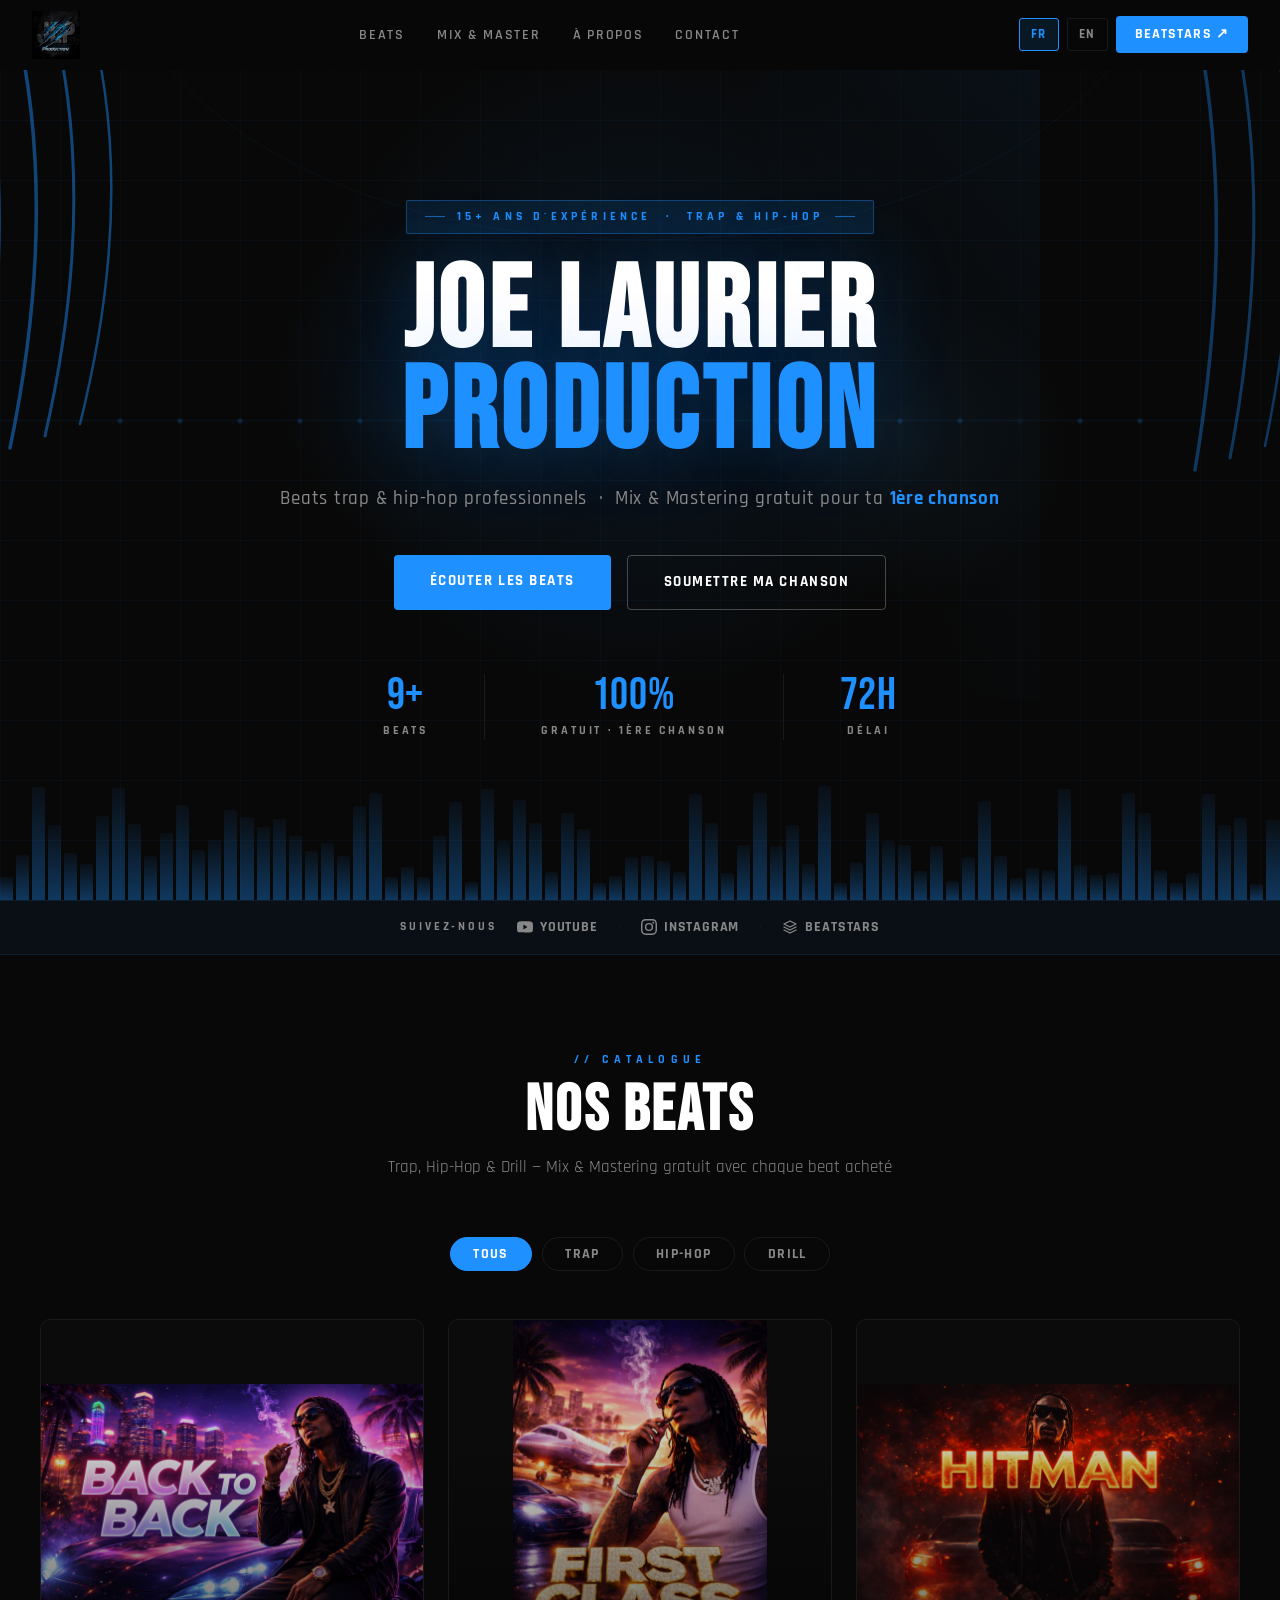
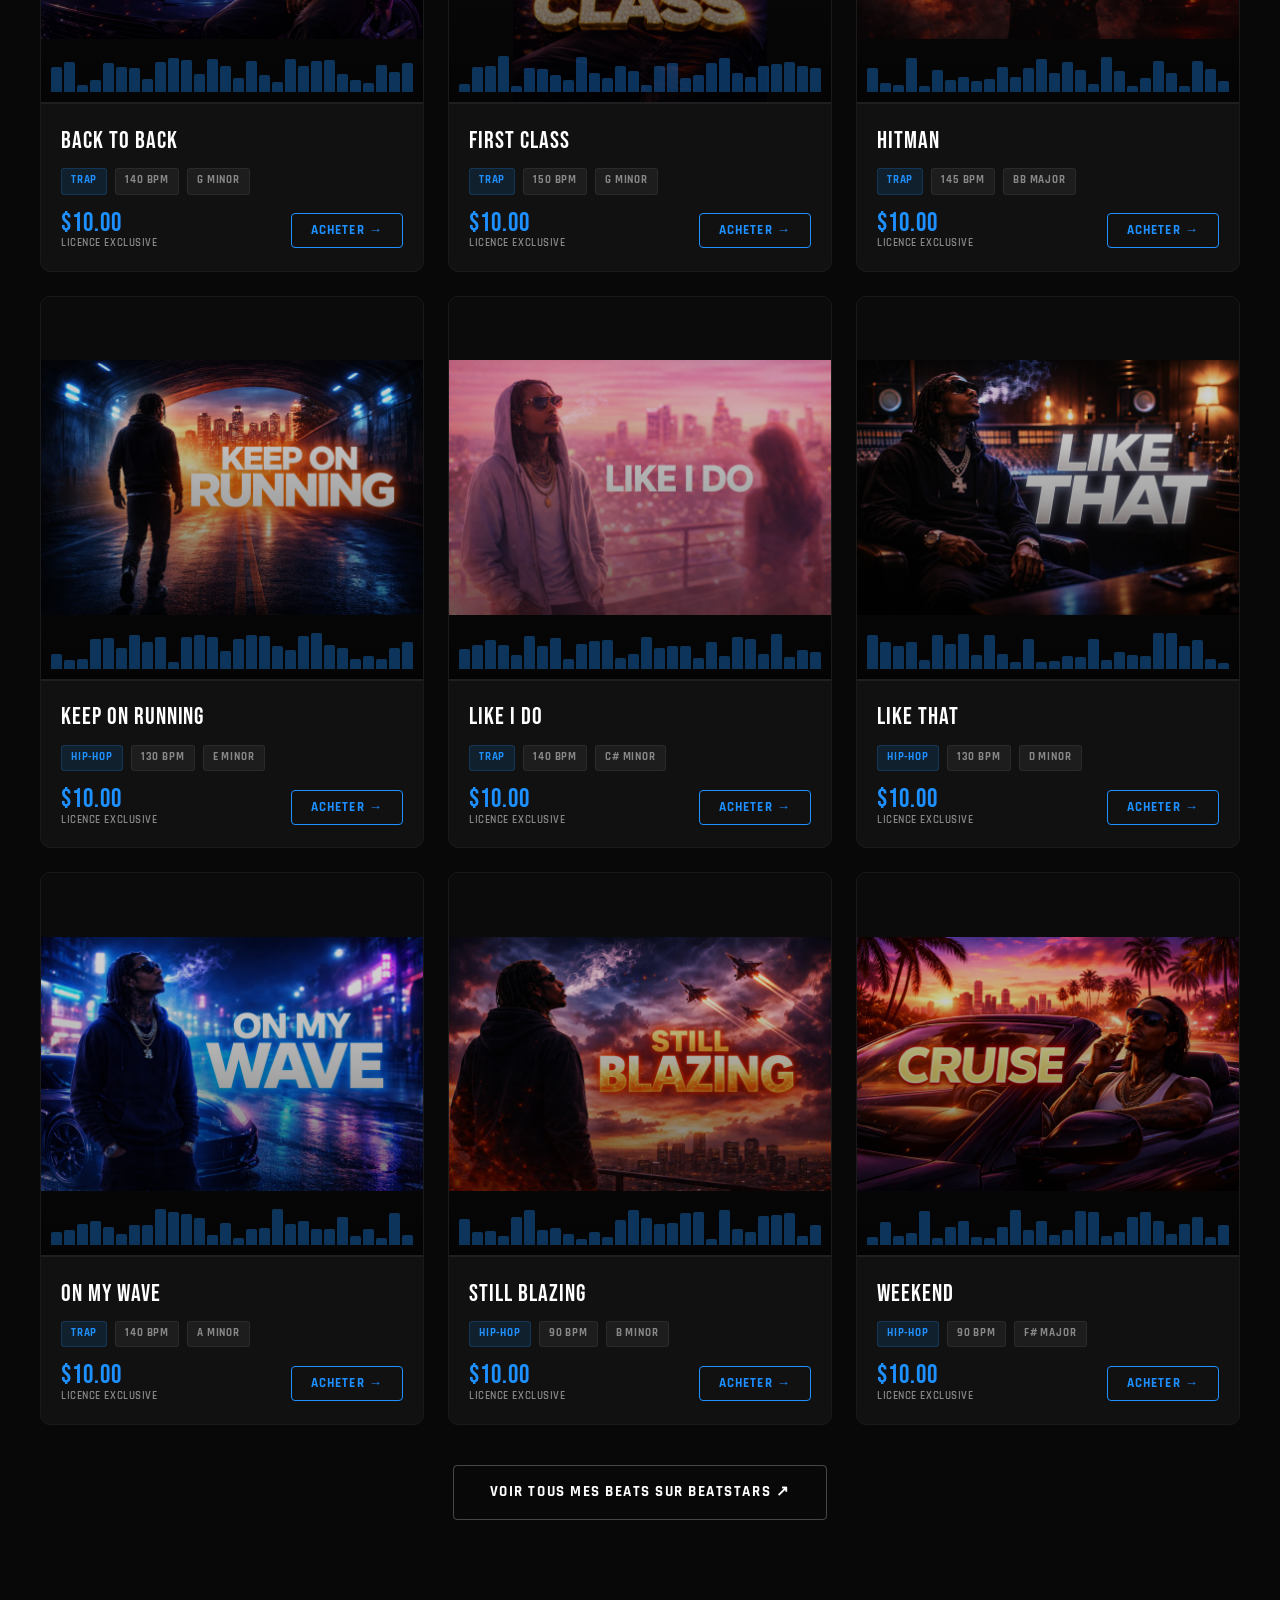
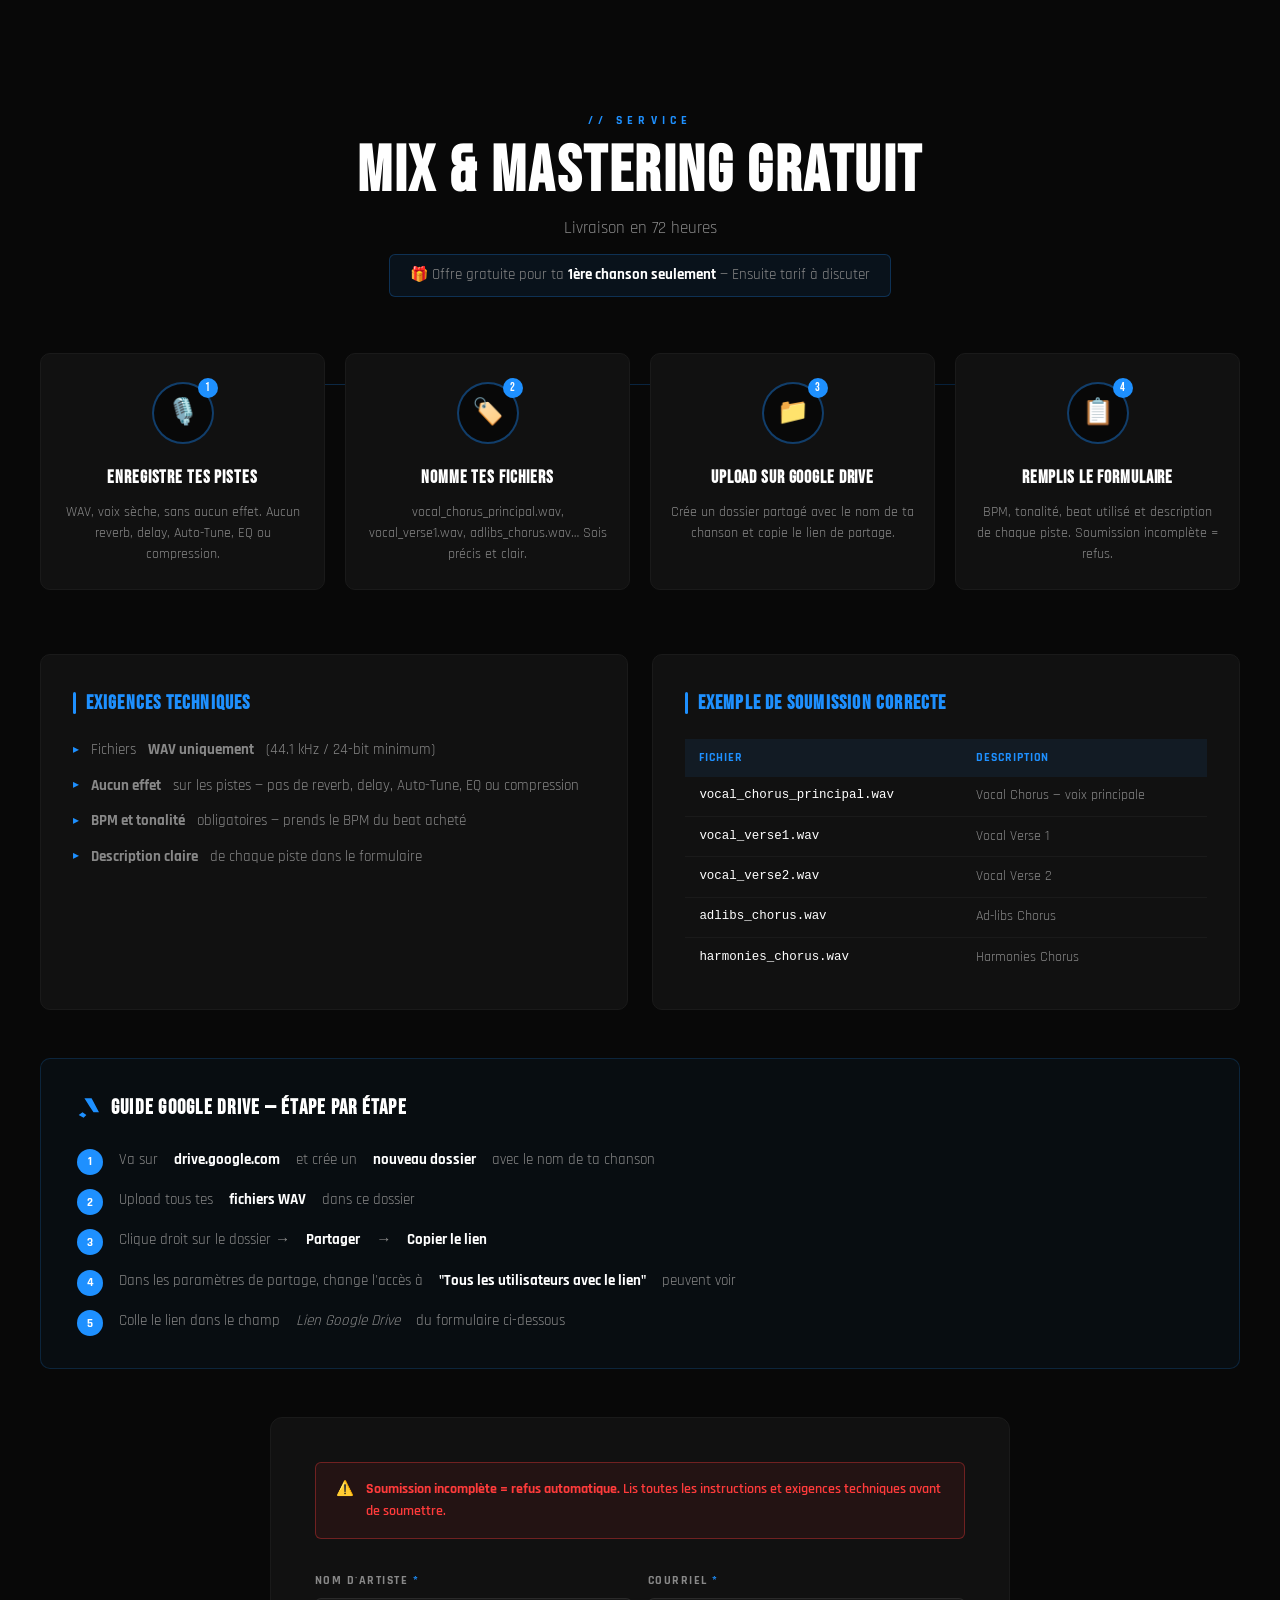
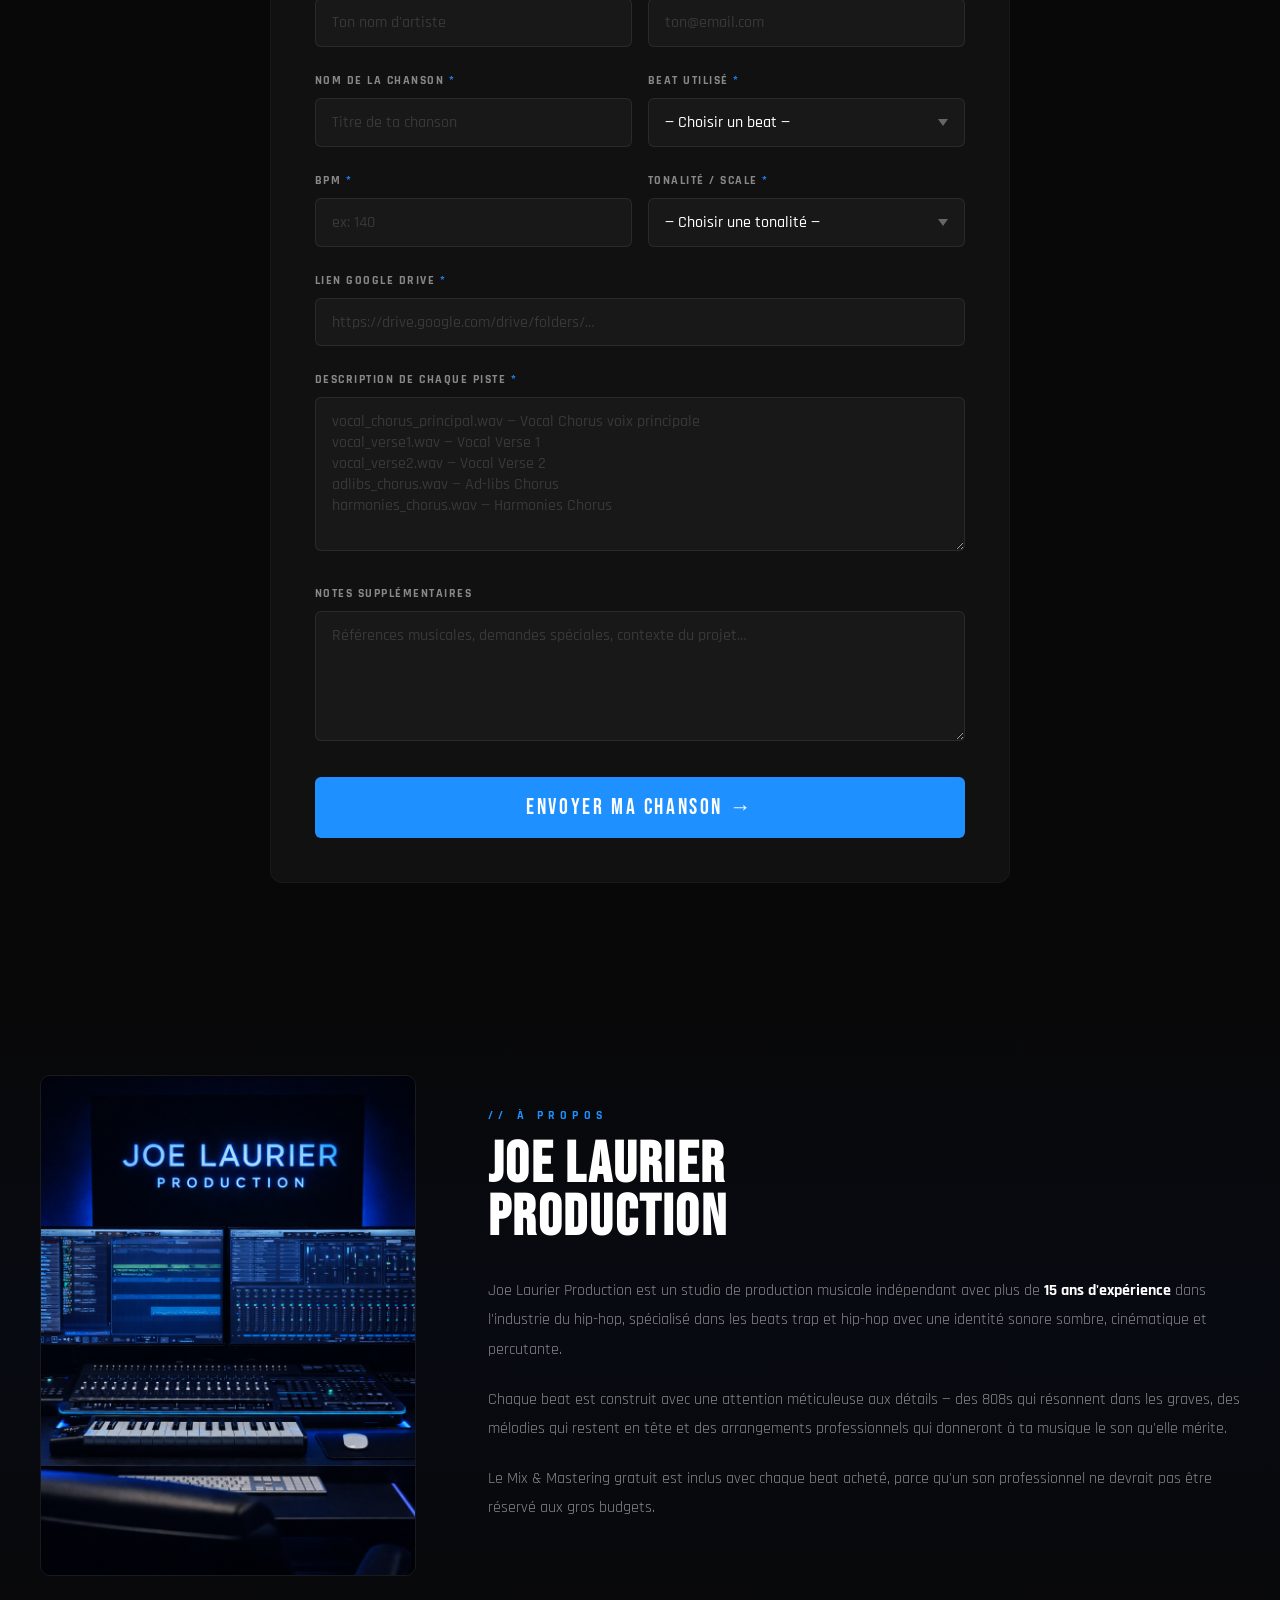
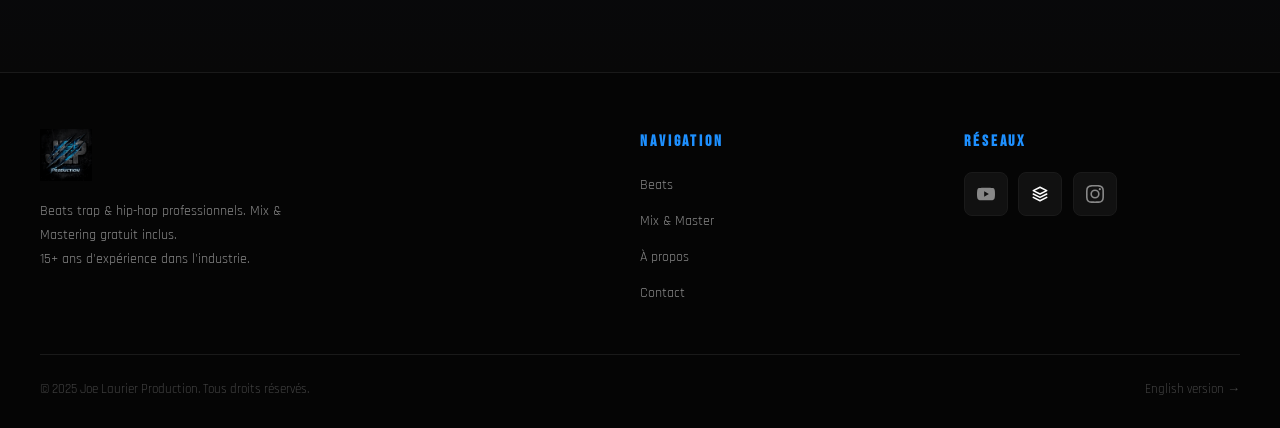
==== index.html @ 229b28b9 "Initial commit — Joe Laurier Production website" ====
<!DOCTYPE html>
<html lang="fr">
<head>
  <meta charset="UTF-8">
  <meta name="viewport" content="width=device-width, initial-scale=1.0">
  <title>Joe Laurier Production — Beats Trap & Hip-Hop</title>
  <meta name="description" content="Producteur de beats trap et hip-hop avec 15+ ans d'expérience. 8 beats professionnels disponibles. Mix & Mastering gratuit inclus avec chaque achat. Réponse en 72h.">
  <meta property="og:title" content="Joe Laurier Production — Beats Trap & Hip-Hop">
  <meta property="og:description" content="Beats trap & hip-hop professionnels. 15+ ans d'expérience. Mix & Mastering gratuit inclus.">
  <meta property="og:type" content="website">

  <!-- Google Fonts -->
  <link rel="preconnect" href="https://fonts.googleapis.com">
  <link rel="preconnect" href="https://fonts.gstatic.com" crossorigin>
  <link href="https://fonts.googleapis.com/css2?family=Bebas+Neue&family=Rajdhani:wght@400;500;600;700&display=swap" rel="stylesheet">

  <link rel="stylesheet" href="css/style.css">
</head>
<body>

  <!-- ====================================================
       NAVIGATION
       ==================================================== -->
  <nav>
    <a class="nav-logo" href="/">
      <img src="assets/Logo.png" alt="Joe Laurier Production">
    </a>

    <ul class="nav-links">
      <li><a href="#beats">Beats</a></li>
      <li><a href="#mix-master">Mix &amp; Master</a></li>
      <li><a href="#about">À propos</a></li>
      <li><a href="#contact">Contact</a></li>
    </ul>

    <div class="nav-actions">
      <span class="btn-lang active" aria-current="true">FR</span>
      <a href="/en/" class="btn-lang">EN</a>
      <a href="https://www.beatstars.com/joelaurierproduction" target="_blank" rel="noopener" class="btn-beatstars">
        BeatStars ↗
      </a>
    </div>

    <button class="nav-hamburger" id="navHamburger" aria-label="Ouvrir le menu" aria-expanded="false">
      <span></span><span></span><span></span>
    </button>
  </nav>

  <!-- Menu mobile -->
  <div class="nav-mobile" id="navMobile" role="navigation" aria-label="Menu mobile">
    <a href="#beats">Beats</a>
    <a href="#mix-master">Mix &amp; Master</a>
    <a href="#about">À propos</a>
    <a href="#contact">Contact</a>
    <a href="https://www.beatstars.com/joelaurierproduction" target="_blank" rel="noopener">BeatStars ↗</a>
    <div class="mobile-actions">
      <span class="btn-lang active">FR</span>
      <a href="/en/" class="btn-lang">EN</a>
    </div>
  </div>


  <!-- ====================================================
       HERO
       ==================================================== -->
  <section id="hero">

    <!-- Background studio moderne -->
    <div class="hero-bg" aria-hidden="true">
      <svg viewBox="0 0 1440 900" preserveAspectRatio="xMidYMid slice" xmlns="http://www.w3.org/2000/svg">
        <!-- Griffes signature JLP — gauche -->
        <g stroke="#1E90FF" stroke-linecap="round" fill="none" opacity="0.45">
          <path stroke-width="4"   d="M 60 30  Q 100 220  55 460"/>
          <path stroke-width="3.5" d="M 95 18  Q 140 208  90 448"/>
          <path stroke-width="3"   d="M 130  6  Q 180 196  125 436"/>
          <path stroke-width="2.5" d="M 165  0  Q 220 184  160 424"/>
        </g>
        <!-- Griffes signature JLP — droite -->
        <g stroke="#1E90FF" stroke-linecap="round" fill="none" opacity="0.35">
          <path stroke-width="3.5" d="M 1280 40  Q 1315 230 1275 470"/>
          <path stroke-width="3"   d="M 1315 28  Q 1355 218 1310 458"/>
          <path stroke-width="2.5" d="M 1350 16  Q 1395 206 1345 446"/>
        </g>
        <!-- Ligne horizontale studio (console de mixage) -->
        <line x1="0" y1="420" x2="1440" y2="420" stroke="#1E90FF" stroke-width="0.6" opacity="0.08"/>
        <line x1="0" y1="422" x2="1440" y2="422" stroke="#1E90FF" stroke-width="0.3" opacity="0.05"/>
        <!-- Points lumineux (boutons de console) -->
        <g fill="#1E90FF" opacity="0.18">
          <circle cx="200" cy="421" r="2.5"/>
          <circle cx="260" cy="421" r="2.5"/>
          <circle cx="320" cy="421" r="2.5"/>
          <circle cx="380" cy="421" r="2.5"/>
          <circle cx="440" cy="421" r="2.5"/>
          <circle cx="500" cy="421" r="3" opacity="0.3"/>
          <circle cx="560" cy="421" r="2.5"/>
          <circle cx="620" cy="421" r="2.5"/>
          <circle cx="680" cy="421" r="3" opacity="0.3"/>
          <circle cx="740" cy="421" r="2.5"/>
          <circle cx="800" cy="421" r="2.5"/>
          <circle cx="860" cy="421" r="3" opacity="0.3"/>
          <circle cx="920" cy="421" r="2.5"/>
          <circle cx="980" cy="421" r="2.5"/>
          <circle cx="1040" cy="421" r="2.5"/>
          <circle cx="1100" cy="421" r="3" opacity="0.3"/>
          <circle cx="1160" cy="421" r="2.5"/>
          <circle cx="1220" cy="421" r="2.5"/>
        </g>
        <!-- Arc lumineux supérieur (studio spotlight) -->
        <ellipse cx="720" cy="-60" rx="520" ry="300" fill="none" stroke="#1E90FF" stroke-width="1" opacity="0.06"/>
        <ellipse cx="720" cy="-60" rx="380" ry="220" fill="none" stroke="#1E90FF" stroke-width="0.5" opacity="0.04"/>
      </svg>
      <!-- Égaliseur animé en bas du hero -->
      <div class="hero-eq" id="heroEq"></div>
    </div>
    <div class="hero-glow" aria-hidden="true"></div>
    <div class="hero-glow-2" aria-hidden="true"></div>
    <div class="hero-glow-3" aria-hidden="true"></div>

    <div class="hero-content">
      <div class="hero-eyebrow">15+ Ans d'expérience &nbsp;·&nbsp; Trap &amp; Hip-Hop</div>

      <h1 class="hero-title">
        JOE LAURIER<br>
        <span class="accent">PRODUCTION</span>
      </h1>

      <p class="hero-subtitle">
        Beats trap &amp; hip-hop professionnels &nbsp;·&nbsp; Mix &amp; Mastering gratuit pour ta <strong style="color:#1E90FF">1ère chanson</strong>
      </p>

      <div class="hero-cta">
        <a href="#beats" class="btn-primary">Écouter les beats</a>
        <a href="#mix-master" class="btn-outline">Soumettre ma chanson</a>
      </div>

      <div class="hero-stats">
        <div class="stat">
          <span class="stat-number">9+</span>
          <span class="stat-label">Beats</span>
        </div>
        <div class="stat-divider" aria-hidden="true"></div>
        <div class="stat">
          <span class="stat-number">100%</span>
          <span class="stat-label">Gratuit · 1ère chanson</span>
        </div>
        <div class="stat-divider" aria-hidden="true"></div>
        <div class="stat">
          <span class="stat-number">72H</span>
          <span class="stat-label">Délai</span>
        </div>
      </div>
    </div>

  </section>


  <!-- Bande réseaux sociaux -->
  <div class="social-strip">
    <span class="social-strip-label">Suivez-nous</span>
    <a href="https://www.youtube.com/@JoeLaurier" target="_blank" rel="noopener" class="social-strip-link">
      <svg viewBox="0 0 24 24" aria-hidden="true"><path d="M23.498 6.186a3.016 3.016 0 0 0-2.122-2.136C19.505 3.545 12 3.545 12 3.545s-7.505 0-9.377.505A3.017 3.017 0 0 0 .502 6.186C0 8.07 0 12 0 12s0 3.93.502 5.814a3.016 3.016 0 0 0 2.122 2.136c1.871.505 9.376.505 9.376.505s7.505 0 9.377-.505a3.015 3.015 0 0 0 2.122-2.136C24 15.93 24 12 24 12s0-3.93-.502-5.814zM9.545 15.568V8.432L15.818 12l-6.273 3.568z"/></svg>
      YouTube
    </a>
    <span class="social-strip-sep">·</span>
    <a href="https://www.instagram.com/joelaurierproduction/" target="_blank" rel="noopener" class="social-strip-link">
      <svg viewBox="0 0 24 24" aria-hidden="true"><path d="M12 2.163c3.204 0 3.584.012 4.85.07 3.252.148 4.771 1.691 4.919 4.919.058 1.265.069 1.645.069 4.849 0 3.205-.012 3.584-.069 4.849-.149 3.225-1.664 4.771-4.919 4.919-1.266.058-1.644.07-4.85.07-3.204 0-3.584-.012-4.849-.07-3.26-.149-4.771-1.699-4.919-4.92-.058-1.265-.07-1.644-.07-4.849 0-3.204.013-3.583.07-4.849.149-3.227 1.664-4.771 4.919-4.919 1.266-.057 1.645-.069 4.849-.069zm0-2.163c-3.259 0-3.667.014-4.947.072-4.358.2-6.78 2.618-6.98 6.98-.059 1.281-.073 1.689-.073 4.948 0 3.259.014 3.668.072 4.948.2 4.358 2.618 6.78 6.98 6.98 1.281.058 1.689.072 4.948.072 3.259 0 3.668-.014 4.948-.072 4.354-.2 6.782-2.618 6.979-6.98.059-1.28.073-1.689.073-4.948 0-3.259-.014-3.667-.072-4.947-.196-4.354-2.617-6.78-6.979-6.98-1.281-.059-1.69-.073-4.949-.073zm0 5.838a6.162 6.162 0 1 0 0 12.324 6.162 6.162 0 0 0 0-12.324zm0 10.162a4 4 0 1 1 0-8 4 4 0 0 1 0 8zm6.406-11.845a1.44 1.44 0 1 0 0 2.881 1.44 1.44 0 0 0 0-2.881z"/></svg>
      Instagram
    </a>
    <span class="social-strip-sep">·</span>
    <a href="https://www.beatstars.com/joelaurierproduction" target="_blank" rel="noopener" class="social-strip-link">
      <svg viewBox="0 0 24 24" aria-hidden="true"><path d="M12 3 L3 7.5 L12 12 L21 7.5 Z M3 12 L12 16.5 L21 12 M3 16.5 L12 21 L21 16.5" stroke="currentColor" stroke-width="2" fill="none" stroke-linecap="round" stroke-linejoin="round"/></svg>
      BeatStars
    </a>
  </div>

  <!-- ====================================================
       BEATS
       ==================================================== -->
  <section id="beats">
    <div class="container">

      <div class="section-header">
        <span class="section-tag">// Catalogue</span>
        <h2 class="section-title">NOS BEATS</h2>
        <p class="section-subtitle">
          Trap, Hip-Hop &amp; Drill — Mix &amp; Mastering gratuit avec chaque beat acheté
        </p>
      </div>

      <div class="filter-bar" role="group" aria-label="Filtrer par genre">
        <button class="filter-btn active" data-filter="all">Tous</button>
        <button class="filter-btn" data-filter="Trap">Trap</button>
        <button class="filter-btn" data-filter="Hip-Hop">Hip-Hop</button>
        <button class="filter-btn" data-filter="Drill">Drill</button>
      </div>

      <!-- Les cards sont injectées par JS (renderBeats) -->
      <div class="beats-grid" id="beatsGrid" aria-live="polite"></div>

      <div style="text-align:center;margin-top:2.5rem">
        <a href="https://www.beatstars.com/joelaurierproduction" target="_blank" rel="noopener" class="btn-outline">
          Voir tous mes beats sur BeatStars ↗
        </a>
      </div>

    </div>
  </section>


  <!-- ====================================================
       MIX & MASTERING
       ==================================================== -->
  <section id="mix-master">
    <div class="container">

      <div class="section-header">
        <span class="section-tag">// Service</span>
        <h2 class="section-title">MIX &amp; MASTERING GRATUIT</h2>
        <p class="section-subtitle">Livraison en 72 heures</p>
        <div class="free-badge">
          🎁 Offre gratuite pour ta <strong>1ère chanson seulement</strong> — Ensuite tarif à discuter
        </div>
      </div>

      <!-- Étapes du processus -->
      <div class="steps">

        <div class="step">
          <div class="step-icon">
            <span>🎙️</span>
            <span class="step-num">1</span>
          </div>
          <h3 class="step-title">Enregistre tes pistes</h3>
          <p class="step-desc">WAV, voix sèche, sans aucun effet. Aucun reverb, delay, Auto-Tune, EQ ou compression.</p>
        </div>

        <div class="step">
          <div class="step-icon">
            <span>🏷️</span>
            <span class="step-num">2</span>
          </div>
          <h3 class="step-title">Nomme tes fichiers</h3>
          <p class="step-desc">vocal_chorus_principal.wav, vocal_verse1.wav, adlibs_chorus.wav… Sois précis et clair.</p>
        </div>

        <div class="step">
          <div class="step-icon">
            <span>📁</span>
            <span class="step-num">3</span>
          </div>
          <h3 class="step-title">Upload sur Google Drive</h3>
          <p class="step-desc">Crée un dossier partagé avec le nom de ta chanson et copie le lien de partage.</p>
        </div>

        <div class="step">
          <div class="step-icon">
            <span>📋</span>
            <span class="step-num">4</span>
          </div>
          <h3 class="step-title">Remplis le formulaire</h3>
          <p class="step-desc">BPM, tonalité, beat utilisé et description de chaque piste. Soumission incomplète = refus.</p>
        </div>

      </div>

      <!-- Exigences + Exemple -->
      <div class="requirements-grid">

        <div class="req-box">
          <h3 class="req-box-title">Exigences techniques</h3>
          <ul class="req-list">
            <li>Fichiers <strong>WAV uniquement</strong> (44.1 kHz / 24-bit minimum)</li>
            <li><strong>Aucun effet</strong> sur les pistes — pas de reverb, delay, Auto-Tune, EQ ou compression</li>
            <li><strong>BPM et tonalité</strong> obligatoires — prends le BPM du beat acheté</li>
            <li><strong>Description claire</strong> de chaque piste dans le formulaire</li>
          </ul>
        </div>

        <div class="req-box">
          <h3 class="req-box-title">Exemple de soumission correcte</h3>
          <table class="example-table">
            <thead>
              <tr>
                <th>Fichier</th>
                <th>Description</th>
              </tr>
            </thead>
            <tbody>
              <tr>
                <td>vocal_chorus_principal.wav</td>
                <td>Vocal Chorus — voix principale</td>
              </tr>
              <tr>
                <td>vocal_verse1.wav</td>
                <td>Vocal Verse 1</td>
              </tr>
              <tr>
                <td>vocal_verse2.wav</td>
                <td>Vocal Verse 2</td>
              </tr>
              <tr>
                <td>adlibs_chorus.wav</td>
                <td>Ad-libs Chorus</td>
              </tr>
              <tr>
                <td>harmonies_chorus.wav</td>
                <td>Harmonies Chorus</td>
              </tr>
            </tbody>
          </table>
        </div>

      </div>

      <!-- Guide Google Drive -->
      <div class="drive-guide">
        <h3 class="drive-guide-title">
          <svg width="22" height="22" viewBox="0 0 87.3 78" fill="#1E90FF" aria-hidden="true">
            <path d="M 6.6 66.85 L 21.9 55.8 L 37.2 66.85 L 26.1 78 L 6.6 66.85 Z M 50.1 33.15 L 29.4 0 L 57.9 0 L 87.3 55.8 L 65.4 55.8 Z"/>
          </svg>
          Guide Google Drive — Étape par étape
        </h3>
        <ol class="drive-steps">
          <li>Va sur <strong>drive.google.com</strong> et crée un <strong>nouveau dossier</strong> avec le nom de ta chanson</li>
          <li>Upload tous tes <strong>fichiers WAV</strong> dans ce dossier</li>
          <li>Clique droit sur le dossier → <strong>Partager</strong> → <strong>Copier le lien</strong></li>
          <li>Dans les paramètres de partage, change l'accès à <strong>"Tous les utilisateurs avec le lien"</strong> peuvent voir</li>
          <li>Colle le lien dans le champ <em>Lien Google Drive</em> du formulaire ci-dessous</li>
        </ol>
      </div>

      <!-- FORMULAIRE DE SOUMISSION -->
      <!-- id="contact" ici pour l'ancre nav -->
      <div class="form-container" id="contact">

        <div class="form-warning">
          <span aria-hidden="true">⚠️</span>
          <span>
            <strong>Soumission incomplète = refus automatique.</strong>
            Lis toutes les instructions et exigences techniques avant de soumettre.
          </span>
        </div>

        <!--
          FORMSPREE: Remplace "METTRE_TON_ID" par ton ID Formspree.
          1. Crée un compte sur formspree.io
          2. Crée un nouveau formulaire
          3. Copie l'ID (ex: xpzvkwqb) et remplace METTRE_TON_ID ci-dessous
        -->
        <form id="submissionForm" action="https://formspree.io/f/mlgoplwg" method="POST" novalidate>

          <!-- Champ anti-spam honeypot (invisible) -->
          <input type="text" name="_honey" style="display:none">
          <input type="hidden" name="_language" value="fr">

          <div class="form-row">
            <div class="form-group">
              <label class="form-label" for="formArtist">
                Nom d'artiste <span class="req" aria-label="obligatoire">*</span>
              </label>
              <input
                class="form-control"
                type="text"
                id="formArtist"
                name="artist_name"
                required
                placeholder="Ton nom d'artiste"
                autocomplete="name">
            </div>
            <div class="form-group">
              <label class="form-label" for="formEmail">
                Courriel <span class="req" aria-label="obligatoire">*</span>
              </label>
              <input
                class="form-control"
                type="email"
                id="formEmail"
                name="email"
                required
                placeholder="ton@email.com"
                autocomplete="email">
            </div>
          </div>

          <div class="form-row">
            <div class="form-group">
              <label class="form-label" for="formSong">
                Nom de la chanson <span class="req" aria-label="obligatoire">*</span>
              </label>
              <input
                class="form-control"
                type="text"
                id="formSong"
                name="song_name"
                required
                placeholder="Titre de ta chanson">
            </div>
            <div class="form-group">
              <label class="form-label" for="formBeat">
                Beat utilisé <span class="req" aria-label="obligatoire">*</span>
              </label>
              <select class="form-control" id="formBeat" name="beat_used" required>
                <option value="">— Choisir un beat —</option>
                <!-- Options ajoutées par JS (populateBeatSelect) -->
              </select>
            </div>
          </div>

          <div class="form-row">
            <div class="form-group">
              <label class="form-label" for="formBpm">
                BPM <span class="req" aria-label="obligatoire">*</span>
              </label>
              <input
                class="form-control"
                type="number"
                id="formBpm"
                name="bpm"
                required
                min="60"
                max="220"
                placeholder="ex: 140">
            </div>
            <div class="form-group">
              <label class="form-label" for="formScale">
                Tonalité / Scale <span class="req" aria-label="obligatoire">*</span>
              </label>
              <select class="form-control" id="formScale" name="scale" required>
                <option value="">— Choisir une tonalité —</option>
                <optgroup label="── Mineures ──">
                  <option>A Minor</option>
                  <option>A# Minor</option>
                  <option>B Minor</option>
                  <option>C Minor</option>
                  <option>C# Minor</option>
                  <option>D Minor</option>
                  <option>D# Minor</option>
                  <option>E Minor</option>
                  <option>F Minor</option>
                  <option>F# Minor</option>
                  <option>G Minor</option>
                  <option>G# Minor</option>
                </optgroup>
                <optgroup label="── Majeures ──">
                  <option>A Major</option>
                  <option>A# Major / Bb Major</option>
                  <option>B Major</option>
                  <option>C Major</option>
                  <option>C# Major / Db Major</option>
                  <option>D Major</option>
                  <option>D# Major / Eb Major</option>
                  <option>E Major</option>
                  <option>F Major</option>
                  <option>F# Major / Gb Major</option>
                  <option>G Major</option>
                  <option>G# Major / Ab Major</option>
                </optgroup>
              </select>
            </div>
          </div>

          <div class="form-group">
            <label class="form-label" for="formDrive">
              Lien Google Drive <span class="req" aria-label="obligatoire">*</span>
            </label>
            <input
              class="form-control"
              type="url"
              id="formDrive"
              name="google_drive_link"
              required
              placeholder="https://drive.google.com/drive/folders/…">
          </div>

          <div class="form-group">
            <label class="form-label" for="formTracks">
              Description de chaque piste <span class="req" aria-label="obligatoire">*</span>
            </label>
            <textarea
              class="form-control"
              id="formTracks"
              name="track_descriptions"
              required
              rows="6"
              placeholder="vocal_chorus_principal.wav — Vocal Chorus voix principale&#10;vocal_verse1.wav — Vocal Verse 1&#10;vocal_verse2.wav — Vocal Verse 2&#10;adlibs_chorus.wav — Ad-libs Chorus&#10;harmonies_chorus.wav — Harmonies Chorus"></textarea>
          </div>

          <div class="form-group">
            <label class="form-label" for="formNotes">Notes supplémentaires</label>
            <textarea
              class="form-control"
              id="formNotes"
              name="additional_notes"
              rows="3"
              placeholder="Références musicales, demandes spéciales, contexte du projet…"></textarea>
          </div>

          <button type="submit" class="btn-submit">Envoyer ma chanson →</button>

        </form>

        <!-- Message de succès (affiché après envoi réussi) -->
        <div class="form-success" id="formSuccess" role="alert" aria-live="polite">
          <div class="form-success-icon">✅</div>
          <h3>Soumission reçue !</h3>
          <p>Merci ! Je vais écouter tes pistes et te répondre dans les <strong>72 heures</strong>.</p>
        </div>

      </div><!-- /.form-container -->

    </div>
  </section>


  <!-- ====================================================
       À PROPOS
       ==================================================== -->
  <section id="about">
    <div class="container">
      <div class="about-grid">

        <div class="about-photo">
          <!--
            Pour ajouter ta photo:
            Remplace le div.about-photo-placeholder par:
            <img src="assets/images/joe-laurier.jpg" alt="Joe Laurier">
          -->
          <img src="assets/Studio.png" alt="Joe Laurier">
        </div>

        <div class="about-content">
          <span class="section-tag about-section-tag">// À propos</span>
          <h2 class="about-title">JOE LAURIER<br>PRODUCTION</h2>

          <p class="about-text">
            Joe Laurier Production est un studio de production musicale indépendant avec plus de
            <strong style="color:#fff">15 ans d'expérience</strong> dans l'industrie du hip-hop,
            spécialisé dans les beats trap et hip-hop avec une identité sonore sombre, cinématique et percutante.
          </p>
          <p class="about-text">
            Chaque beat est construit avec une attention méticuleuse aux détails — des 808s qui résonnent dans les graves,
            des mélodies qui restent en tête et des arrangements professionnels qui donneront à ta musique
            le son qu'elle mérite.
          </p>
          <p class="about-text">
            Le Mix &amp; Mastering gratuit est inclus avec chaque beat acheté, parce qu'un son professionnel
            ne devrait pas être réservé aux gros budgets.
          </p>
        </div>

      </div>
    </div>
  </section>


  <!-- ====================================================
       FOOTER
       ==================================================== -->
  <footer>
    <div class="footer-inner">

      <div class="footer-grid">

        <!-- Marque -->
        <div>
          <div class="footer-brand-logo">
            <img src="assets/Logo.png" alt="Joe Laurier Production">
          </div>
          <p class="footer-tagline">
            Beats trap &amp; hip-hop professionnels. Mix &amp; Mastering gratuit inclus.<br>
            15+ ans d'expérience dans l'industrie.
          </p>
        </div>

        <!-- Navigation rapide -->
        <div>
          <h4 class="footer-col-title">Navigation</h4>
          <ul class="footer-links">
            <li><a href="#beats">Beats</a></li>
            <li><a href="#mix-master">Mix &amp; Master</a></li>
            <li><a href="#about">À propos</a></li>
            <li><a href="#contact">Contact</a></li>
          </ul>
        </div>

        <!-- Réseaux sociaux -->
        <div>
          <h4 class="footer-col-title">Réseaux</h4>
          <div class="social-links">

            <!-- YouTube -->
            <a href="https://www.youtube.com/@JoeLaurier"
               target="_blank" rel="noopener"
               class="social-link"
               aria-label="YouTube">
              <svg viewBox="0 0 24 24" aria-hidden="true">
                <path d="M23.498 6.186a3.016 3.016 0 0 0-2.122-2.136C19.505 3.545 12 3.545 12 3.545s-7.505 0-9.377.505A3.017 3.017 0 0 0 .502 6.186C0 8.07 0 12 0 12s0 3.93.502 5.814a3.016 3.016 0 0 0 2.122 2.136c1.871.505 9.376.505 9.376.505s7.505 0 9.377-.505a3.015 3.015 0 0 0 2.122-2.136C24 15.93 24 12 24 12s0-3.93-.502-5.814zM9.545 15.568V8.432L15.818 12l-6.273 3.568z"/>
              </svg>
            </a>

            <!-- BeatStars -->
            <a href="https://www.beatstars.com/joelaurierproduction"
               target="_blank" rel="noopener"
               class="social-link"
               aria-label="BeatStars">
              <svg viewBox="0 0 24 24" aria-hidden="true">
                <path d="M12 3 L3 7.5 L12 12 L21 7.5 Z M3 12 L12 16.5 L21 12 M3 16.5 L12 21 L21 16.5" stroke="currentColor" stroke-width="2" fill="none" stroke-linecap="round" stroke-linejoin="round"/>
              </svg>
            </a>

            <!-- Instagram -->
            <a href="https://www.instagram.com/joelaurierproduction/"
               target="_blank" rel="noopener"
               class="social-link"
               aria-label="Instagram">
              <svg viewBox="0 0 24 24" aria-hidden="true">
                <path d="M12 2.163c3.204 0 3.584.012 4.85.07 3.252.148 4.771 1.691 4.919 4.919.058 1.265.069 1.645.069 4.849 0 3.205-.012 3.584-.069 4.849-.149 3.225-1.664 4.771-4.919 4.919-1.266.058-1.644.07-4.85.07-3.204 0-3.584-.012-4.849-.07-3.26-.149-4.771-1.699-4.919-4.92-.058-1.265-.07-1.644-.07-4.849 0-3.204.013-3.583.07-4.849.149-3.227 1.664-4.771 4.919-4.919 1.266-.057 1.645-.069 4.849-.069zm0-2.163c-3.259 0-3.667.014-4.947.072-4.358.2-6.78 2.618-6.98 6.98-.059 1.281-.073 1.689-.073 4.948 0 3.259.014 3.668.072 4.948.2 4.358 2.618 6.78 6.98 6.98 1.281.058 1.689.072 4.948.072 3.259 0 3.668-.014 4.948-.072 4.354-.2 6.782-2.618 6.979-6.98.059-1.28.073-1.689.073-4.948 0-3.259-.014-3.667-.072-4.947-.196-4.354-2.617-6.78-6.979-6.98-1.281-.059-1.69-.073-4.949-.073zm0 5.838a6.162 6.162 0 1 0 0 12.324 6.162 6.162 0 0 0 0-12.324zm0 10.162a4 4 0 1 1 0-8 4 4 0 0 1 0 8zm6.406-11.845a1.44 1.44 0 1 0 0 2.881 1.44 1.44 0 0 0 0-2.881z"/>
              </svg>
            </a>

          </div>
        </div>

      </div><!-- /.footer-grid -->

      <div class="footer-bottom">
        <p class="footer-copyright">© 2025 Joe Laurier Production. Tous droits réservés.</p>
        <a href="/en/" style="color:#444;font-size:.82rem;transition:color .2s" onmouseover="this.style.color='#1E90FF'" onmouseout="this.style.color='#444'">
          English version →
        </a>
      </div>

    </div>
  </footer>


  <!-- Variables JS (avant le chargement du script) -->
  <script>
    const BASE_PATH = '';   // Racine du site — ne pas modifier
    const LANG      = 'fr'; // Langue de cette page
  </script>
  <script src="js/main.js"></script>

</body>
</html>
---- css/style.css ----
/* ============================================================
   JOE LAURIER PRODUCTION — style.css
   Design: Sombre / Bleu électrique / Hip-Hop professionnel
   Fonts: Bebas Neue (titres) + Rajdhani (corps)
   ============================================================ */

/* === RESET & VARIABLES === */
*, *::before, *::after { box-sizing: border-box; margin: 0; padding: 0; }

:root {
  --bg:         #080808;
  --bg-card:    #111111;
  --bg-nav:     rgba(8, 8, 8, 0.96);
  --accent:     #1E90FF;
  --accent-dark:#0066CC;
  --accent-dim: rgba(30, 144, 255, 0.12);
  --text:       #FFFFFF;
  --text-muted: #888888;
  --border:     #1a1a1a;
  --red:        #FF3B3B;
}

html { scroll-behavior: smooth; }

body {
  background: var(--bg);
  color: var(--text);
  font-family: 'Rajdhani', sans-serif;
  font-size: 16px;
  line-height: 1.6;
  overflow-x: hidden;
}

h1, h2, h3, h4 {
  font-family: 'Bebas Neue', cursive;
  letter-spacing: 0.04em;
}

a { color: inherit; text-decoration: none; }
img { max-width: 100%; display: block; }

/* Custom scrollbar */
::-webkit-scrollbar { width: 5px; }
::-webkit-scrollbar-track { background: var(--bg); }
::-webkit-scrollbar-thumb { background: var(--accent); border-radius: 3px; }

/* ============================================================
   NAVIGATION
   ============================================================ */
nav {
  position: fixed;
  top: 0; left: 0; right: 0;
  z-index: 1000;
  background: var(--bg-nav);
  border-bottom: 1px solid transparent;
  backdrop-filter: blur(12px);
  -webkit-backdrop-filter: blur(12px);
  padding: 0 2rem;
  height: 70px;
  display: flex;
  align-items: center;
  justify-content: space-between;
  transition: border-color 0.3s;
}

nav.scrolled { border-bottom-color: var(--border); }

.nav-logo img {
  height: 48px;
  width: auto;
  object-fit: contain;
}

.nav-links {
  display: flex;
  gap: 2rem;
  list-style: none;
}

.nav-links a {
  font-family: 'Rajdhani', sans-serif;
  font-weight: 600;
  font-size: 0.9rem;
  letter-spacing: 0.12em;
  text-transform: uppercase;
  color: var(--text-muted);
  transition: color 0.2s;
  position: relative;
}

.nav-links a::after {
  content: '';
  position: absolute;
  bottom: -4px; left: 0; right: 0;
  height: 2px;
  background: var(--accent);
  transform: scaleX(0);
  transition: transform 0.2s;
}

.nav-links a:hover,
.nav-links a.active { color: var(--text); }

.nav-links a:hover::after,
.nav-links a.active::after { transform: scaleX(1); }

.nav-actions {
  display: flex;
  gap: 0.5rem;
  align-items: center;
}

.btn-lang {
  background: transparent;
  border: 1px solid var(--border);
  color: var(--text-muted);
  padding: 0.35rem 0.7rem;
  border-radius: 3px;
  font-family: 'Rajdhani', sans-serif;
  font-weight: 700;
  font-size: 0.8rem;
  letter-spacing: 0.1em;
  cursor: pointer;
  transition: all 0.2s;
  display: inline-block;
}

.btn-lang:hover { border-color: var(--accent); color: var(--accent); }
.btn-lang.active { border-color: var(--accent); color: var(--accent); background: var(--accent-dim); }

.btn-beatstars {
  background: var(--accent);
  color: #fff;
  border: none;
  padding: 0.5rem 1.2rem;
  border-radius: 4px;
  font-family: 'Rajdhani', sans-serif;
  font-weight: 700;
  font-size: 0.85rem;
  letter-spacing: 0.08em;
  cursor: pointer;
  transition: background 0.2s, transform 0.15s;
  text-transform: uppercase;
  display: inline-block;
}

.btn-beatstars:hover { background: var(--accent-dark); transform: translateY(-1px); }

/* Hamburger (mobile) */
.nav-hamburger {
  display: none;
  flex-direction: column;
  gap: 5px;
  cursor: pointer;
  padding: 6px;
  background: none;
  border: none;
}

.nav-hamburger span {
  width: 22px;
  height: 2px;
  background: var(--text);
  display: block;
  transition: all 0.3s;
  border-radius: 2px;
}

/* Mobile dropdown menu */
.nav-mobile {
  display: none;
  position: fixed;
  top: 70px; left: 0; right: 0;
  background: rgba(8, 8, 8, 0.98);
  backdrop-filter: blur(12px);
  border-bottom: 1px solid var(--border);
  padding: 1.25rem 1.5rem 1.75rem;
  z-index: 998;
  flex-direction: column;
  gap: 0;
}

.nav-mobile.open { display: flex; }

.nav-mobile a {
  font-family: 'Rajdhani', sans-serif;
  font-weight: 600;
  font-size: 1rem;
  letter-spacing: 0.12em;
  text-transform: uppercase;
  color: var(--text-muted);
  padding: 0.75rem 0;
  border-bottom: 1px solid var(--border);
  transition: color 0.2s;
}

.nav-mobile a:hover { color: var(--accent); }

.nav-mobile .mobile-actions {
  display: flex;
  gap: 0.5rem;
  padding-top: 1rem;
  align-items: center;
}

/* ============================================================
   HERO
   ============================================================ */
#hero {
  position: relative;
  min-height: 100vh;
  display: flex;
  align-items: center;
  justify-content: center;
  text-align: center;
  overflow: hidden;
  padding: 120px 2rem 5rem;
}

/* Hero background layers */
.hero-bg {
  position: absolute;
  inset: 0;
  z-index: 0;
  pointer-events: none;
  overflow: hidden;
}

/* Subtle grid overlay */
.hero-bg::before {
  content: '';
  position: absolute;
  inset: 0;
  background-image:
    linear-gradient(rgba(30,144,255,0.04) 1px, transparent 1px),
    linear-gradient(90deg, rgba(30,144,255,0.04) 1px, transparent 1px);
  background-size: 60px 60px;
  z-index: 0;
}

/* Diagonal light beam (studio spotlight effect) */
.hero-bg::after {
  content: '';
  position: absolute;
  top: -200px;
  left: 50%;
  transform: translateX(-50%);
  width: 800px;
  height: 900px;
  background: conic-gradient(
    from 270deg at 50% 0%,
    transparent 30%,
    rgba(30,144,255,0.06) 40%,
    rgba(30,144,255,0.10) 50%,
    rgba(30,144,255,0.06) 60%,
    transparent 70%
  );
  z-index: 1;
}

.hero-bg svg {
  width: 100%;
  height: 100%;
  position: absolute;
  inset: 0;
  z-index: 2;
}

/* Equalizer bars at the bottom of hero */
.hero-eq {
  position: absolute;
  bottom: 0; left: 0; right: 0;
  height: 120px;
  display: flex;
  align-items: flex-end;
  gap: 3px;
  padding: 0 0 0;
  z-index: 1;
  pointer-events: none;
  overflow: hidden;
}

.hero-eq-bar {
  flex: 1;
  background: linear-gradient(to top, rgba(30,144,255,0.35), rgba(30,144,255,0.05));
  border-radius: 2px 2px 0 0;
  animation: eqFloat var(--spd, 1.8s) ease-in-out infinite alternate;
  animation-delay: var(--del, 0s);
}

@keyframes eqFloat {
  0%   { transform: scaleY(0.15); }
  100% { transform: scaleY(1); }
}

/* Radial glows */
.hero-glow {
  position: absolute;
  width: 800px;
  height: 800px;
  background: radial-gradient(circle, rgba(30,144,255,0.11) 0%, transparent 60%);
  top: 40%; left: 50%;
  transform: translate(-50%, -50%);
  z-index: 0;
  pointer-events: none;
}

.hero-glow-2 {
  position: absolute;
  width: 400px;
  height: 400px;
  background: radial-gradient(circle, rgba(30,144,255,0.08) 0%, transparent 65%);
  top: 20%; left: 20%;
  z-index: 0;
  pointer-events: none;
}

.hero-glow-3 {
  position: absolute;
  width: 350px;
  height: 350px;
  background: radial-gradient(circle, rgba(80,180,255,0.06) 0%, transparent 65%);
  top: 30%; right: 15%;
  z-index: 0;
  pointer-events: none;
}

.hero-content {
  position: relative;
  z-index: 1;
  max-width: 920px;
}

.hero-eyebrow {
  display: inline-flex;
  align-items: center;
  gap: 0.75rem;
  border: 1px solid rgba(30, 144, 255, 0.35);
  color: var(--accent);
  font-family: 'Rajdhani', sans-serif;
  font-weight: 700;
  font-size: 0.75rem;
  letter-spacing: 0.35em;
  text-transform: uppercase;
  padding: 0.4rem 1.1rem;
  border-radius: 2px;
  margin-bottom: 1.75rem;
  background: var(--accent-dim);
}

.hero-eyebrow::before,
.hero-eyebrow::after {
  content: '';
  width: 20px;
  height: 1px;
  background: var(--accent);
  opacity: 0.6;
}

.hero-title {
  font-size: clamp(3.2rem, 9vw, 7.5rem);
  line-height: 0.88;
  margin-bottom: 1.25rem;
  color: #fff;
  text-shadow: 0 0 80px rgba(30, 144, 255, 0.25);
}

.hero-title .accent { color: var(--accent); }

.hero-subtitle {
  font-size: clamp(1rem, 2vw, 1.2rem);
  color: var(--text-muted);
  margin-bottom: 2.5rem;
  font-weight: 500;
  letter-spacing: 0.04em;
}

/* CTA buttons */
.hero-cta {
  display: flex;
  gap: 1rem;
  justify-content: center;
  flex-wrap: wrap;
  margin-bottom: 4rem;
}

.btn-primary {
  background: var(--accent);
  color: #fff;
  border: none;
  padding: 0.9rem 2.25rem;
  border-radius: 4px;
  font-family: 'Rajdhani', sans-serif;
  font-weight: 700;
  font-size: 0.95rem;
  letter-spacing: 0.1em;
  text-transform: uppercase;
  cursor: pointer;
  transition: background 0.2s, transform 0.15s, box-shadow 0.2s;
  display: inline-block;
}

.btn-primary:hover {
  background: var(--accent-dark);
  transform: translateY(-2px);
  box-shadow: 0 10px 30px rgba(30, 144, 255, 0.4);
}

.btn-outline {
  background: transparent;
  color: var(--text);
  border: 1px solid rgba(255, 255, 255, 0.25);
  padding: 0.9rem 2.25rem;
  border-radius: 4px;
  font-family: 'Rajdhani', sans-serif;
  font-weight: 700;
  font-size: 0.95rem;
  letter-spacing: 0.1em;
  text-transform: uppercase;
  cursor: pointer;
  transition: border-color 0.2s, color 0.2s, transform 0.15s;
  display: inline-block;
}

.btn-outline:hover {
  border-color: var(--accent);
  color: var(--accent);
  transform: translateY(-2px);
}

/* Hero stats */
.hero-stats {
  display: flex;
  gap: 3.5rem;
  justify-content: center;
  flex-wrap: wrap;
}

.stat-divider {
  width: 1px;
  background: var(--border);
  align-self: stretch;
}

.stat { text-align: center; }

.stat-number {
  font-family: 'Bebas Neue', cursive;
  font-size: 2.8rem;
  color: var(--accent);
  line-height: 1;
  display: block;
  letter-spacing: 0.02em;
}

.stat-label {
  font-size: 0.72rem;
  letter-spacing: 0.25em;
  text-transform: uppercase;
  color: var(--text-muted);
  font-weight: 700;
  display: block;
  margin-top: 0.2rem;
}

/* ============================================================
   SHARED SECTION STYLES
   ============================================================ */
section { padding: 6rem 2rem; }

.section-header {
  text-align: center;
  margin-bottom: 3.5rem;
}

.section-tag {
  display: block;
  color: var(--accent);
  font-size: 0.72rem;
  letter-spacing: 0.45em;
  text-transform: uppercase;
  font-weight: 700;
  margin-bottom: 0.75rem;
  font-family: 'Rajdhani', sans-serif;
}

.section-title {
  font-size: clamp(2.5rem, 5vw, 4.5rem);
  line-height: 0.95;
  margin-bottom: 0.75rem;
}

.section-subtitle {
  color: var(--text-muted);
  font-size: 1.05rem;
  max-width: 520px;
  margin: 0 auto;
  line-height: 1.6;
}

.container { max-width: 1200px; margin: 0 auto; }

/* ============================================================
   SOCIAL STRIP
   ============================================================ */
.social-strip {
  background: rgba(30, 144, 255, 0.05);
  border-top: 1px solid rgba(30, 144, 255, 0.12);
  border-bottom: 1px solid rgba(30, 144, 255, 0.12);
  padding: 0.85rem 2rem;
  display: flex;
  align-items: center;
  justify-content: center;
  gap: 1.25rem;
  flex-wrap: wrap;
}

.social-strip-label {
  font-size: 0.72rem;
  letter-spacing: 0.25em;
  text-transform: uppercase;
  color: var(--text-muted);
  font-weight: 700;
}

.social-strip-sep {
  color: var(--border);
  font-size: 1rem;
}

.social-strip-link {
  display: flex;
  align-items: center;
  gap: 0.45rem;
  color: var(--text-muted);
  font-size: 0.85rem;
  font-weight: 700;
  letter-spacing: 0.06em;
  text-transform: uppercase;
  transition: color 0.2s;
}

.social-strip-link:hover { color: var(--accent); }

.social-strip-link svg {
  width: 16px;
  height: 16px;
  fill: currentColor;
  flex-shrink: 0;
}

/* ============================================================
   FREE BADGE (Mix & Master)
   ============================================================ */
.free-badge {
  display: inline-block;
  background: rgba(30, 144, 255, 0.08);
  border: 1px solid rgba(30, 144, 255, 0.25);
  border-radius: 6px;
  padding: 0.6rem 1.25rem;
  font-size: 0.92rem;
  color: var(--text-muted);
  margin-top: 0.75rem;
  line-height: 1.5;
}

.free-badge strong { color: #fff; }

/* ============================================================
   BEATS SECTION
   ============================================================ */
#beats { background: var(--bg); }

/* Filter bar */
.filter-bar {
  display: flex;
  gap: 0.6rem;
  justify-content: center;
  flex-wrap: wrap;
  margin-bottom: 3rem;
}

.filter-btn {
  background: transparent;
  border: 1px solid var(--border);
  color: var(--text-muted);
  padding: 0.45rem 1.4rem;
  border-radius: 30px;
  font-family: 'Rajdhani', sans-serif;
  font-weight: 700;
  font-size: 0.85rem;
  letter-spacing: 0.1em;
  text-transform: uppercase;
  cursor: pointer;
  transition: all 0.2s;
}

.filter-btn:hover { border-color: rgba(30, 144, 255, 0.5); color: var(--accent); }

.filter-btn.active {
  background: var(--accent);
  border-color: var(--accent);
  color: #fff;
}

/* Beats grid */
.beats-grid {
  display: grid;
  grid-template-columns: repeat(3, 1fr);
  gap: 1.5rem;
}

/* --- Beat Card --- */
.beat-card {
  background: var(--bg-card);
  border: 1px solid var(--border);
  border-radius: 10px;
  overflow: hidden;
  transition: transform 0.25s, border-color 0.25s, box-shadow 0.25s;
}

.beat-card:hover {
  transform: translateY(-5px);
  border-color: rgba(30, 144, 255, 0.3);
  box-shadow: 0 20px 40px rgba(0, 0, 0, 0.4);
}

.beat-card.playing {
  border-color: var(--accent);
  box-shadow: 0 0 30px rgba(30, 144, 255, 0.2);
}

/* Cover image area */
.beat-cover {
  position: relative;
  aspect-ratio: 1 / 1;
  overflow: hidden;
  background: #0c0c0c;
  cursor: pointer;
}

.beat-cover img {
  width: 100%;
  height: 100%;
  object-fit: contain;
  opacity: 0.9;
  transition: opacity 0.3s;
}

.beat-card:hover .beat-cover img {
  opacity: 1;
}

.beat-cover-overlay {
  position: absolute;
  inset: 0;
  background: linear-gradient(to bottom, rgba(0,0,0,0.1) 30%, rgba(0,0,0,0.65) 100%);
}

/* Waveform bars */
.waveform {
  position: absolute;
  bottom: 0; left: 0; right: 0;
  height: 52px;
  display: flex;
  align-items: flex-end;
  gap: 2.5px;
  padding: 0 10px 10px;
  z-index: 1;
}

.waveform-bar {
  flex: 1;
  background: rgba(30, 144, 255, 0.35);
  border-radius: 2px 2px 0 0;
  min-height: 3px;
  transform-origin: bottom;
  transition: background 0.3s;
}

.beat-card.playing .waveform-bar {
  background: var(--accent);
  animation: waveAnim var(--dur, 0.55s) ease-in-out infinite alternate;
}

@keyframes waveAnim {
  0%   { transform: scaleY(0.25); }
  100% { transform: scaleY(1); }
}

/* Play/pause overlay button */
.play-overlay {
  position: absolute;
  inset: 0;
  display: flex;
  align-items: center;
  justify-content: center;
  z-index: 2;
  opacity: 0;
  transition: opacity 0.25s;
}

.beat-cover:hover .play-overlay,
.beat-card.playing .play-overlay { opacity: 1; }

.play-btn {
  width: 58px;
  height: 58px;
  background: var(--accent);
  border: none;
  border-radius: 50%;
  display: flex;
  align-items: center;
  justify-content: center;
  cursor: pointer;
  transition: transform 0.2s, background 0.2s;
  box-shadow: 0 4px 25px rgba(30, 144, 255, 0.55);
}

.play-btn:hover { transform: scale(1.1); background: var(--accent-dark); }

.play-btn svg {
  width: 24px;
  height: 24px;
  fill: #fff;
}

/* Progress bar below cover */
.beat-progress {
  height: 2px;
  background: rgba(255,255,255,0.06);
}

.beat-progress-bar {
  height: 100%;
  background: var(--accent);
  width: 0%;
  transition: width 0.25s linear;
}

/* Beat text info */
.beat-info { padding: 1.1rem 1.25rem 1.25rem; }

.beat-name {
  font-family: 'Bebas Neue', cursive;
  font-size: 1.5rem;
  letter-spacing: 0.04em;
  margin-bottom: 0.5rem;
  color: #fff;
}

.beat-meta {
  display: flex;
  gap: 0.5rem;
  flex-wrap: wrap;
  margin-bottom: 1rem;
}

.beat-tag {
  font-size: 0.7rem;
  font-weight: 700;
  letter-spacing: 0.08em;
  text-transform: uppercase;
  color: var(--text-muted);
  background: rgba(255, 255, 255, 0.05);
  padding: 0.2rem 0.55rem;
  border-radius: 3px;
  border: 1px solid rgba(255,255,255,0.06);
}

.beat-tag.genre {
  color: var(--accent);
  background: var(--accent-dim);
  border-color: rgba(30, 144, 255, 0.2);
}

.beat-footer {
  display: flex;
  align-items: center;
  justify-content: space-between;
  gap: 0.5rem;
}

.beat-price {
  font-family: 'Bebas Neue', cursive;
  font-size: 1.6rem;
  color: var(--accent);
  letter-spacing: 0.04em;
  line-height: 1;
}

.beat-price small {
  font-family: 'Rajdhani', sans-serif;
  font-size: 0.7rem;
  color: var(--text-muted);
  font-weight: 600;
  letter-spacing: 0.05em;
  display: block;
  line-height: 1.3;
  text-transform: uppercase;
}

.btn-buy {
  background: transparent;
  color: var(--accent);
  border: 1px solid var(--accent);
  padding: 0.5rem 1.2rem;
  border-radius: 4px;
  font-family: 'Rajdhani', sans-serif;
  font-weight: 700;
  font-size: 0.82rem;
  letter-spacing: 0.08em;
  text-transform: uppercase;
  cursor: pointer;
  transition: all 0.2s;
  white-space: nowrap;
}

.btn-buy:hover {
  background: var(--accent);
  color: #fff;
}


/* ============================================================
   MIX & MASTER SECTION
   ============================================================ */
#mix-master { background: var(--bg); }

/* Process steps */
.steps {
  display: grid;
  grid-template-columns: repeat(4, 1fr);
  gap: 1.25rem;
  margin-bottom: 4rem;
  position: relative;
}

.steps::before {
  content: '';
  position: absolute;
  top: 31px;
  left: calc(12.5% + 31px);
  right: calc(12.5% + 31px);
  height: 1px;
  background: linear-gradient(90deg, var(--accent) 0%, var(--accent-dark) 100%);
  opacity: 0.25;
  z-index: 0;
}

.step {
  background: var(--bg-card);
  border: 1px solid var(--border);
  border-radius: 10px;
  padding: 1.75rem 1.25rem 1.5rem;
  text-align: center;
  position: relative;
  z-index: 1;
  transition: border-color 0.2s;
}

.step:hover { border-color: rgba(30, 144, 255, 0.35); }

.step-icon {
  width: 62px;
  height: 62px;
  border: 2px solid rgba(30, 144, 255, 0.4);
  border-radius: 50%;
  display: flex;
  align-items: center;
  justify-content: center;
  margin: 0 auto 1.25rem;
  font-size: 1.6rem;
  background: var(--bg);
  position: relative;
  z-index: 1;
}

.step-num {
  position: absolute;
  top: -6px; right: -6px;
  width: 20px; height: 20px;
  background: var(--accent);
  border-radius: 50%;
  font-family: 'Bebas Neue', cursive;
  font-size: 0.75rem;
  color: #fff;
  display: flex;
  align-items: center;
  justify-content: center;
  letter-spacing: 0;
}

.step-title {
  font-family: 'Bebas Neue', cursive;
  font-size: 1.1rem;
  letter-spacing: 0.05em;
  margin-bottom: 0.6rem;
}

.step-desc {
  font-size: 0.85rem;
  color: var(--text-muted);
  line-height: 1.55;
}

/* Requirements grid */
.requirements-grid {
  display: grid;
  grid-template-columns: 1fr 1fr;
  gap: 1.5rem;
  margin-bottom: 3rem;
}

.req-box {
  background: var(--bg-card);
  border: 1px solid var(--border);
  border-radius: 10px;
  padding: 2rem;
}

.req-box-title {
  font-family: 'Bebas Neue', cursive;
  font-size: 1.25rem;
  letter-spacing: 0.06em;
  margin-bottom: 1.25rem;
  color: var(--accent);
  display: flex;
  align-items: center;
  gap: 0.6rem;
}

.req-box-title::before {
  content: '';
  width: 3px;
  height: 1.1em;
  background: var(--accent);
  border-radius: 2px;
  display: inline-block;
}

.req-list {
  list-style: none;
  display: flex;
  flex-direction: column;
  gap: 0.8rem;
}

.req-list li {
  display: flex;
  gap: 0.75rem;
  align-items: flex-start;
  font-size: 0.95rem;
  line-height: 1.5;
  color: var(--text-muted);
}

.req-list li::before {
  content: '▸';
  color: var(--accent);
  flex-shrink: 0;
  margin-top: 0.1rem;
  font-size: 0.75rem;
}

/* Example submission table */
.example-table {
  width: 100%;
  border-collapse: collapse;
  font-size: 0.85rem;
}

.example-table th {
  text-align: left;
  padding: 0.6rem 0.9rem;
  background: rgba(30, 144, 255, 0.08);
  color: var(--accent);
  font-weight: 700;
  letter-spacing: 0.08em;
  font-size: 0.72rem;
  text-transform: uppercase;
}

.example-table td {
  padding: 0.55rem 0.9rem;
  border-bottom: 1px solid var(--border);
  color: var(--text-muted);
}

.example-table td:first-child {
  color: var(--text);
  font-family: 'Courier New', monospace;
  font-size: 0.78rem;
}

.example-table tr:last-child td { border-bottom: none; }

/* Google Drive guide */
.drive-guide {
  background: rgba(30, 144, 255, 0.04);
  border: 1px solid rgba(30, 144, 255, 0.18);
  border-radius: 10px;
  padding: 2rem 2.25rem;
  margin-bottom: 3rem;
}

.drive-guide-title {
  font-family: 'Bebas Neue', cursive;
  font-size: 1.3rem;
  letter-spacing: 0.06em;
  margin-bottom: 1.5rem;
  display: flex;
  align-items: center;
  gap: 0.75rem;
  color: #fff;
}

.drive-steps {
  display: flex;
  flex-direction: column;
  gap: 0.9rem;
  list-style: none;
  counter-reset: drive-c;
}

.drive-steps li {
  display: flex;
  gap: 1rem;
  align-items: flex-start;
  counter-increment: drive-c;
  font-size: 0.95rem;
  color: var(--text-muted);
  line-height: 1.5;
}

.drive-steps li::before {
  content: counter(drive-c);
  min-width: 26px;
  height: 26px;
  background: var(--accent);
  color: #fff;
  border-radius: 50%;
  display: flex;
  align-items: center;
  justify-content: center;
  font-weight: 700;
  font-size: 0.78rem;
  flex-shrink: 0;
}

.drive-steps strong { color: var(--text); }

/* ============================================================
   SUBMISSION FORM
   ============================================================ */
.form-container {
  max-width: 740px;
  margin: 0 auto;
  background: var(--bg-card);
  border: 1px solid var(--border);
  border-radius: 12px;
  padding: 2.75rem;
}

.form-warning {
  background: rgba(255, 59, 59, 0.08);
  border: 1px solid rgba(255, 59, 59, 0.35);
  border-radius: 6px;
  padding: 1rem 1.25rem;
  margin-bottom: 2rem;
  display: flex;
  gap: 0.75rem;
  align-items: flex-start;
  color: var(--red);
  font-weight: 600;
  font-size: 0.9rem;
  line-height: 1.5;
}

.form-group { margin-bottom: 1.5rem; }

.form-label {
  display: block;
  font-weight: 700;
  font-size: 0.78rem;
  letter-spacing: 0.12em;
  text-transform: uppercase;
  color: var(--text-muted);
  margin-bottom: 0.45rem;
}

.form-label .req { color: var(--accent); }

.form-control {
  width: 100%;
  background: rgba(255, 255, 255, 0.03);
  border: 1px solid rgba(255, 255, 255, 0.08);
  border-radius: 6px;
  color: var(--text);
  font-family: 'Rajdhani', sans-serif;
  font-size: 1rem;
  font-weight: 500;
  padding: 0.8rem 1rem;
  transition: border-color 0.2s, background 0.2s;
  outline: none;
  -webkit-appearance: none;
}

.form-control:focus {
  border-color: rgba(30, 144, 255, 0.6);
  background: rgba(30, 144, 255, 0.04);
}

.form-control::placeholder { color: #383838; }

select.form-control {
  cursor: pointer;
  background-image: url("data:image/svg+xml,%3Csvg xmlns='http://www.w3.org/2000/svg' width='10' height='7' viewBox='0 0 10 7'%3E%3Cpath fill='%23666' d='M5 7L0 0h10z'/%3E%3C/svg%3E");
  background-repeat: no-repeat;
  background-position: right 1rem center;
  padding-right: 2.5rem;
}

select.form-control option { background: #151515; color: #fff; }
select.form-control optgroup { color: var(--accent); font-weight: 700; }

textarea.form-control { resize: vertical; min-height: 130px; }

.form-row {
  display: grid;
  grid-template-columns: 1fr 1fr;
  gap: 1rem;
}

.btn-submit {
  width: 100%;
  background: var(--accent);
  color: #fff;
  border: none;
  padding: 1.1rem;
  border-radius: 6px;
  font-family: 'Bebas Neue', cursive;
  font-size: 1.35rem;
  letter-spacing: 0.12em;
  cursor: pointer;
  transition: background 0.2s, transform 0.15s, box-shadow 0.2s;
  margin-top: 0.25rem;
}

.btn-submit:hover {
  background: var(--accent-dark);
  transform: translateY(-2px);
  box-shadow: 0 10px 30px rgba(30, 144, 255, 0.4);
}

.btn-submit:disabled {
  opacity: 0.6;
  cursor: not-allowed;
  transform: none;
}

/* Success state */
.form-success {
  display: none;
  text-align: center;
  padding: 3rem 2rem;
}

.form-success.show { display: block; }

.form-success-icon { font-size: 3.5rem; margin-bottom: 1rem; }

.form-success h3 {
  font-size: 2rem;
  margin-bottom: 0.6rem;
  color: var(--accent);
}

.form-success p { color: var(--text-muted); font-size: 1.05rem; }

/* ============================================================
   ABOUT SECTION
   ============================================================ */
#about {
  background: linear-gradient(180deg, var(--bg) 0%, #080a12 50%, var(--bg) 100%);
}

.about-grid {
  display: grid;
  grid-template-columns: 1fr 2fr;
  gap: 4.5rem;
  align-items: center;
}

.about-photo {
  aspect-ratio: 3 / 4;
  background: var(--bg-card);
  border: 1px solid var(--border);
  border-radius: 10px;
  overflow: hidden;
  display: flex;
  align-items: center;
  justify-content: center;
}

.about-photo-placeholder {
  display: flex;
  flex-direction: column;
  align-items: center;
  gap: 0.75rem;
  color: var(--text-muted);
  font-size: 0.8rem;
  letter-spacing: 0.1em;
  text-transform: uppercase;
}

.about-photo-placeholder svg { opacity: 0.3; }

.about-photo img {
  width: 100%;
  height: 100%;
  object-fit: cover;
}

.about-section-tag { text-align: left; }

.about-title {
  font-size: clamp(2.2rem, 4.5vw, 4rem);
  line-height: 0.92;
  margin-bottom: 2rem;
  color: #fff;
}

.about-text {
  color: var(--text-muted);
  line-height: 1.85;
  margin-bottom: 1.25rem;
  font-size: 1rem;
}

.about-location {
  display: inline-flex;
  align-items: center;
  gap: 0.5rem;
  color: var(--accent);
  font-weight: 700;
  font-size: 0.85rem;
  letter-spacing: 0.1em;
  text-transform: uppercase;
  margin-top: 1.5rem;
  padding: 0.5rem 1rem;
  border: 1px solid rgba(30, 144, 255, 0.25);
  border-radius: 4px;
  background: var(--accent-dim);
}

/* ============================================================
   FOOTER
   ============================================================ */
footer {
  background: #050505;
  border-top: 1px solid var(--border);
  padding: 3.5rem 2rem 1.75rem;
}

.footer-inner { max-width: 1200px; margin: 0 auto; }

.footer-grid {
  display: grid;
  grid-template-columns: 2fr 1fr 1fr;
  gap: 3rem;
  margin-bottom: 3rem;
}

.footer-brand-logo img {
  height: 52px;
  margin-bottom: 1.1rem;
}

.footer-tagline {
  color: var(--text-muted);
  font-size: 0.9rem;
  max-width: 290px;
  line-height: 1.7;
}

.footer-col-title {
  font-family: 'Bebas Neue', cursive;
  font-size: 1rem;
  letter-spacing: 0.18em;
  text-transform: uppercase;
  color: var(--accent);
  margin-bottom: 1.1rem;
}

.footer-links {
  list-style: none;
  display: flex;
  flex-direction: column;
  gap: 0.65rem;
}

.footer-links a {
  color: var(--text-muted);
  font-size: 0.9rem;
  transition: color 0.2s, padding-left 0.2s;
  display: inline-block;
}

.footer-links a:hover { color: var(--accent); padding-left: 4px; }

.social-links {
  display: flex;
  gap: 0.65rem;
  flex-wrap: wrap;
}

.social-link {
  width: 44px;
  height: 44px;
  background: var(--bg-card);
  border: 1px solid var(--border);
  border-radius: 8px;
  display: flex;
  align-items: center;
  justify-content: center;
  transition: all 0.2s;
}

.social-link:hover {
  border-color: var(--accent);
  background: var(--accent-dim);
  transform: translateY(-2px);
}

.social-link svg {
  width: 18px;
  height: 18px;
  fill: var(--text-muted);
  transition: fill 0.2s;
}

.social-link:hover svg { fill: var(--accent); }

.footer-bottom {
  padding-top: 1.5rem;
  border-top: 1px solid var(--border);
  display: flex;
  justify-content: space-between;
  align-items: center;
  flex-wrap: wrap;
  gap: 0.75rem;
}

.footer-copyright { color: #444; font-size: 0.82rem; }

/* ============================================================
   RESPONSIVE — TABLET (≤ 1024px)
   ============================================================ */
@media (max-width: 1024px) {
  .beats-grid { grid-template-columns: repeat(2, 1fr); }
  .steps { grid-template-columns: repeat(2, 1fr); }
  .steps::before { display: none; }
  .footer-grid { grid-template-columns: 1fr 1fr; }
  .footer-grid > :first-child { grid-column: 1 / -1; }
}

/* ============================================================
   RESPONSIVE — MOBILE (≤ 768px)
   ============================================================ */
@media (max-width: 768px) {
  nav { padding: 0 1.25rem; }
  .nav-links { display: none; }
  .nav-hamburger { display: flex; }
  .nav-actions .btn-beatstars { display: none; }

  section { padding: 4rem 1.25rem; }

  .hero-stats { gap: 2rem; }
  .stat-divider { display: none; }

  .beats-grid { grid-template-columns: 1fr; }
  .steps { grid-template-columns: 1fr 1fr; }
  .requirements-grid { grid-template-columns: 1fr; }
  .form-row { grid-template-columns: 1fr; }
  .about-grid { grid-template-columns: 1fr; gap: 2.5rem; }
  .about-photo { aspect-ratio: 16 / 9; }
  .footer-grid { grid-template-columns: 1fr; gap: 2rem; }
  .footer-grid > :first-child { grid-column: unset; }
  .footer-bottom { flex-direction: column; text-align: center; }
}

/* ============================================================
   RESPONSIVE — SMALL MOBILE (≤ 480px)
   ============================================================ */
@media (max-width: 480px) {
  .hero-cta { flex-direction: column; align-items: center; }
  .btn-primary, .btn-outline { width: 100%; text-align: center; }
  .steps { grid-template-columns: 1fr; }
  .form-container { padding: 1.5rem 1.25rem; }
  .hero-stats { gap: 1.25rem; }
}
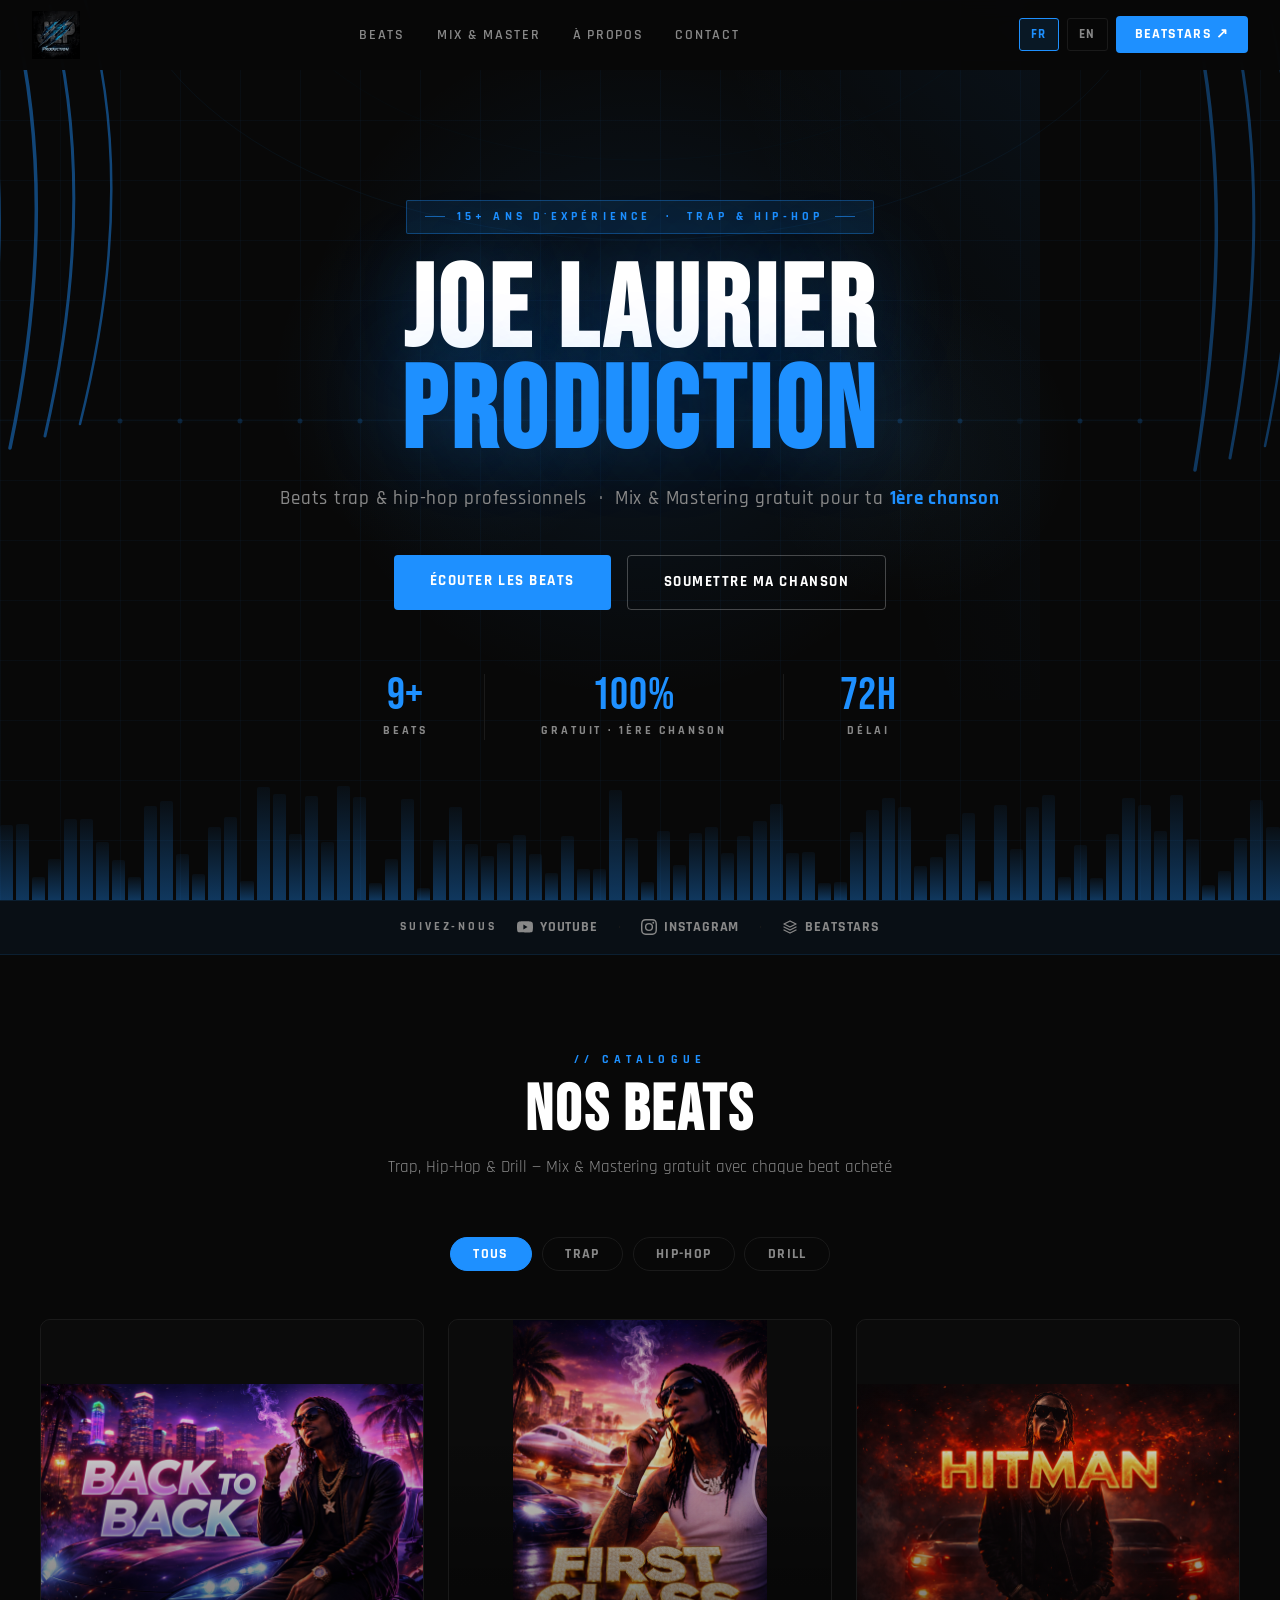
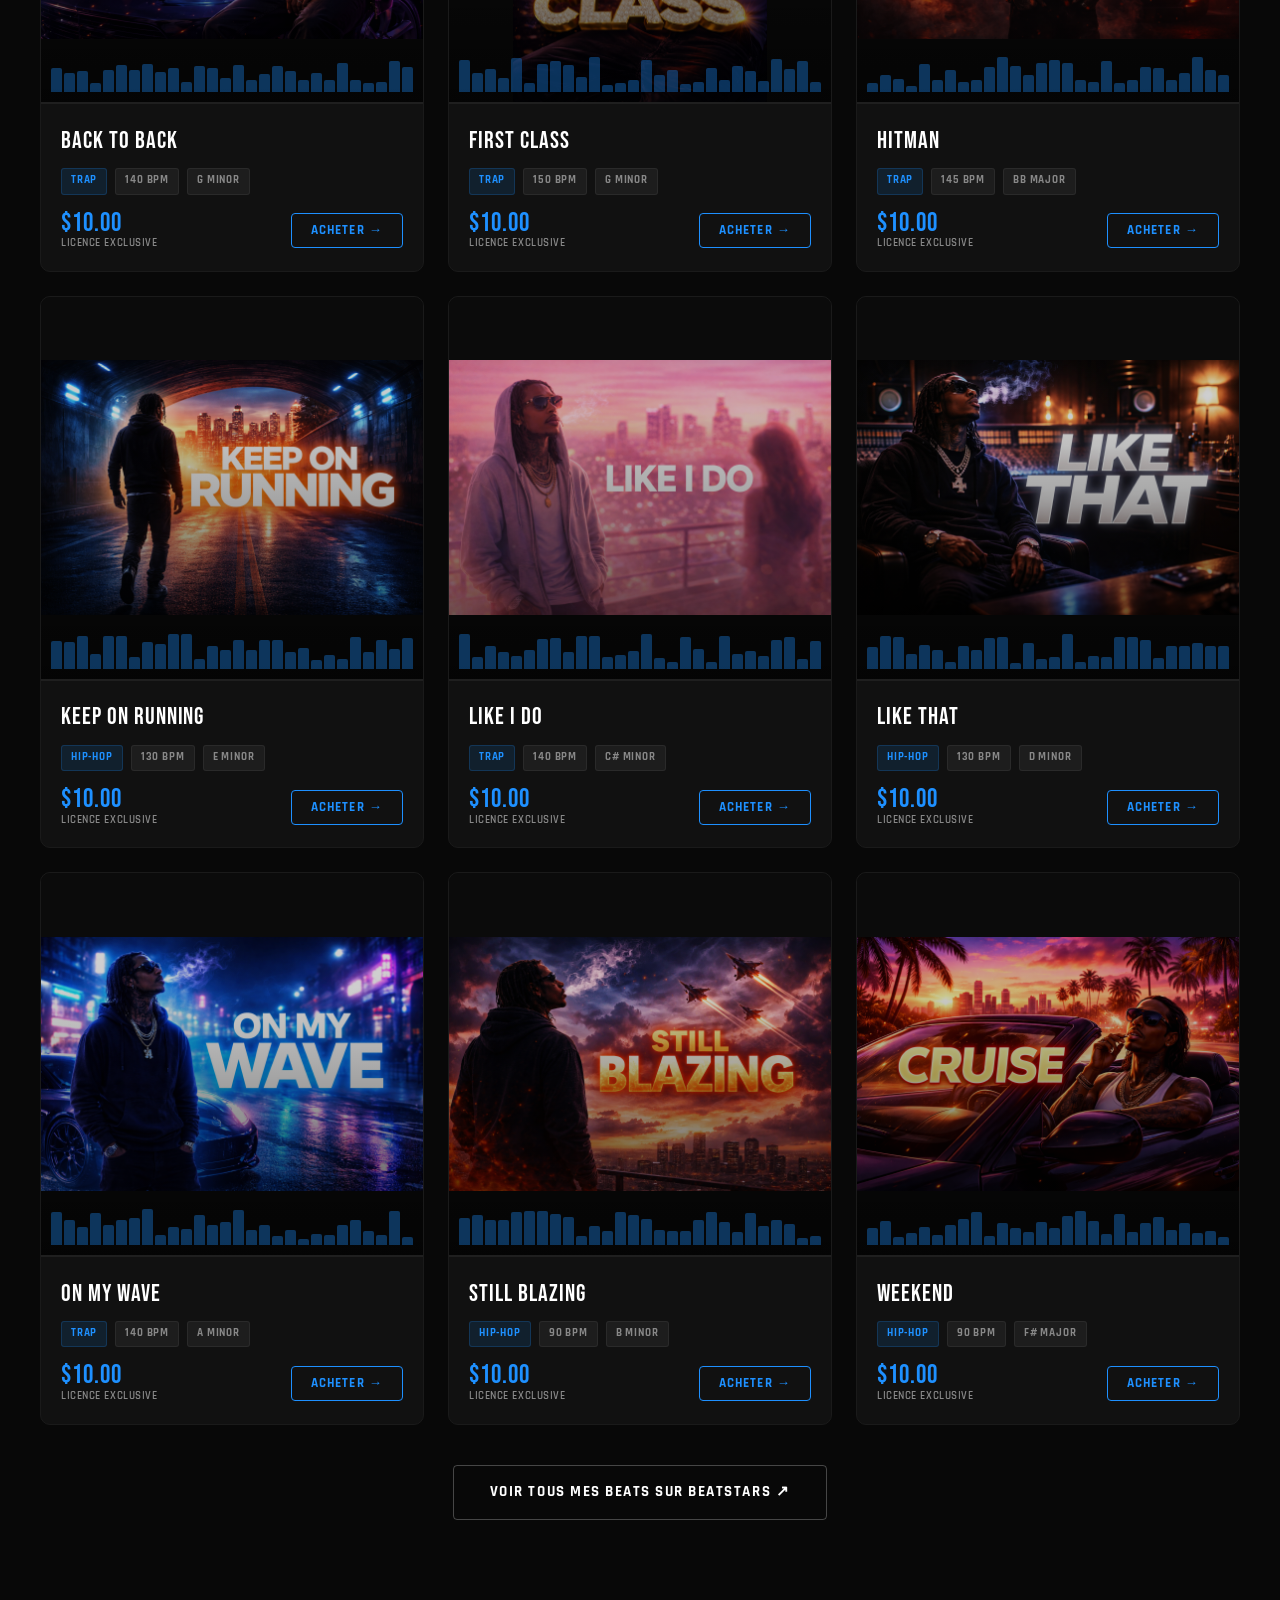
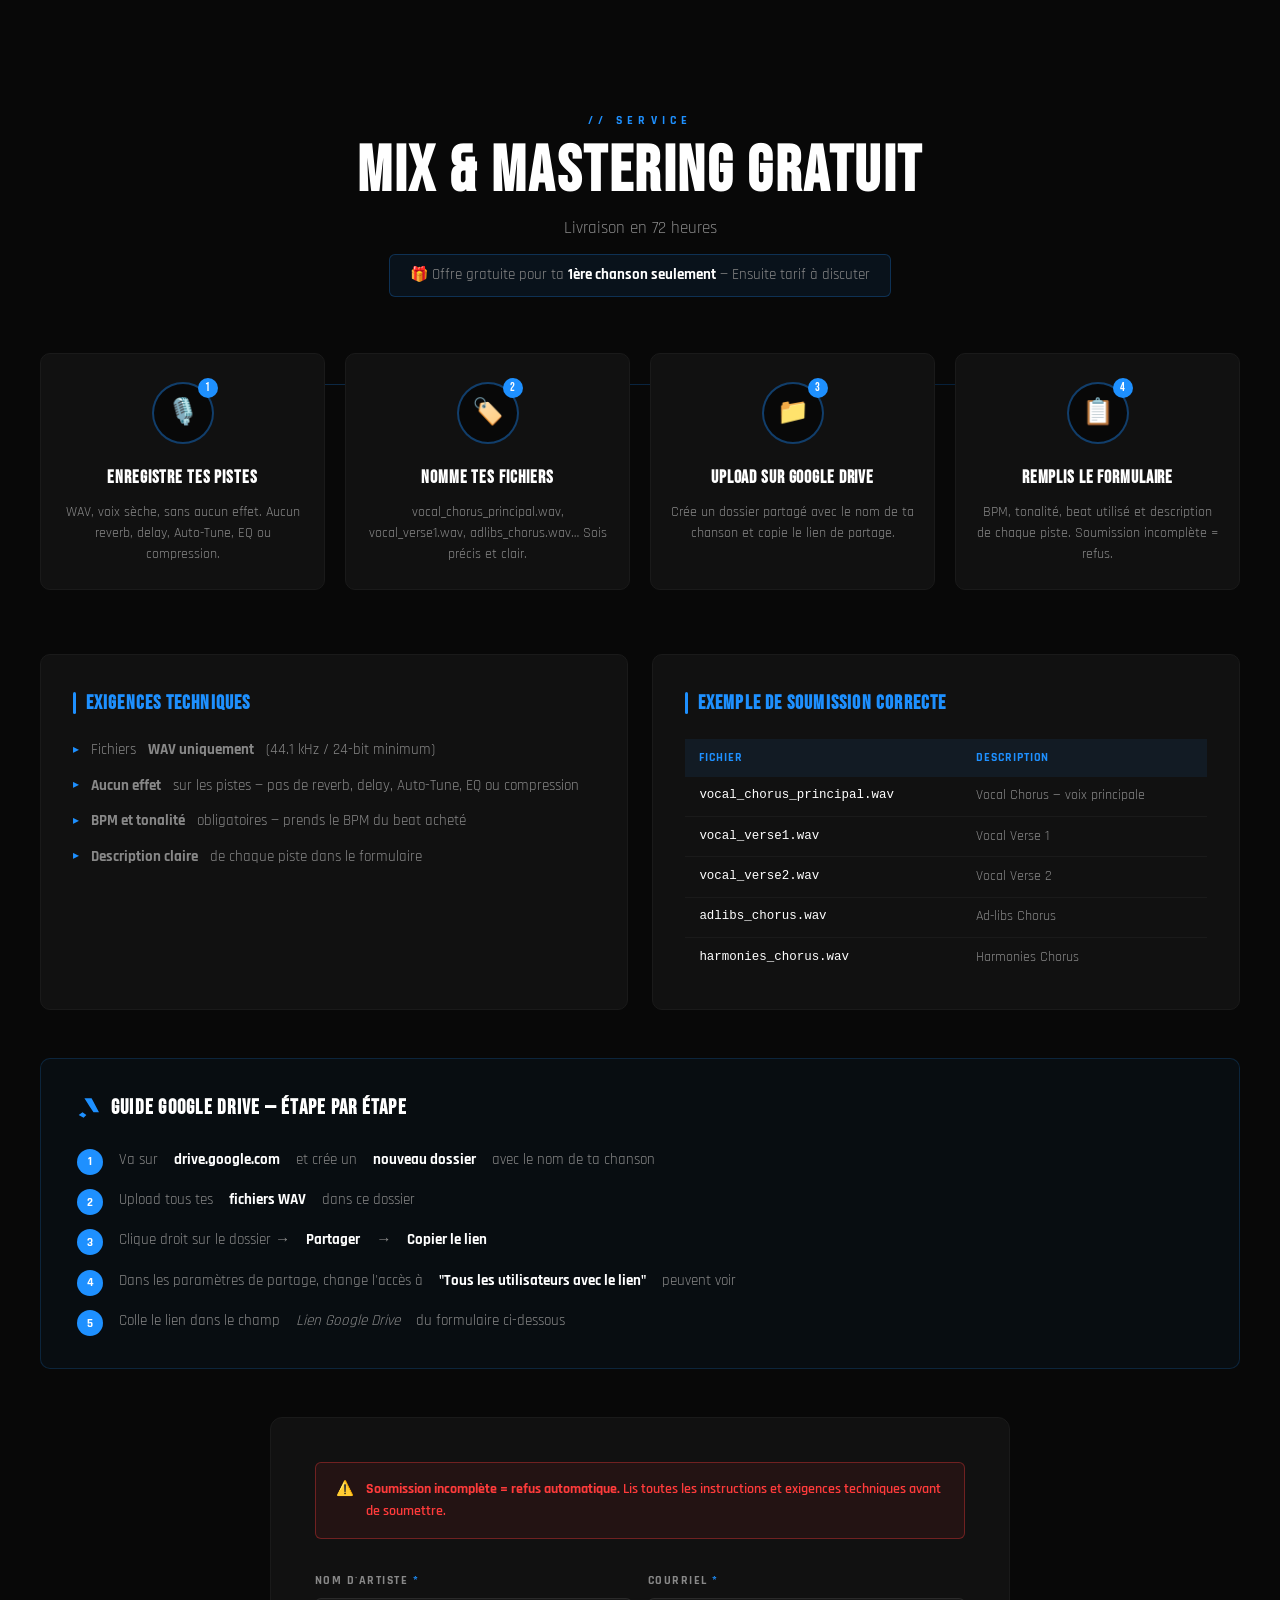
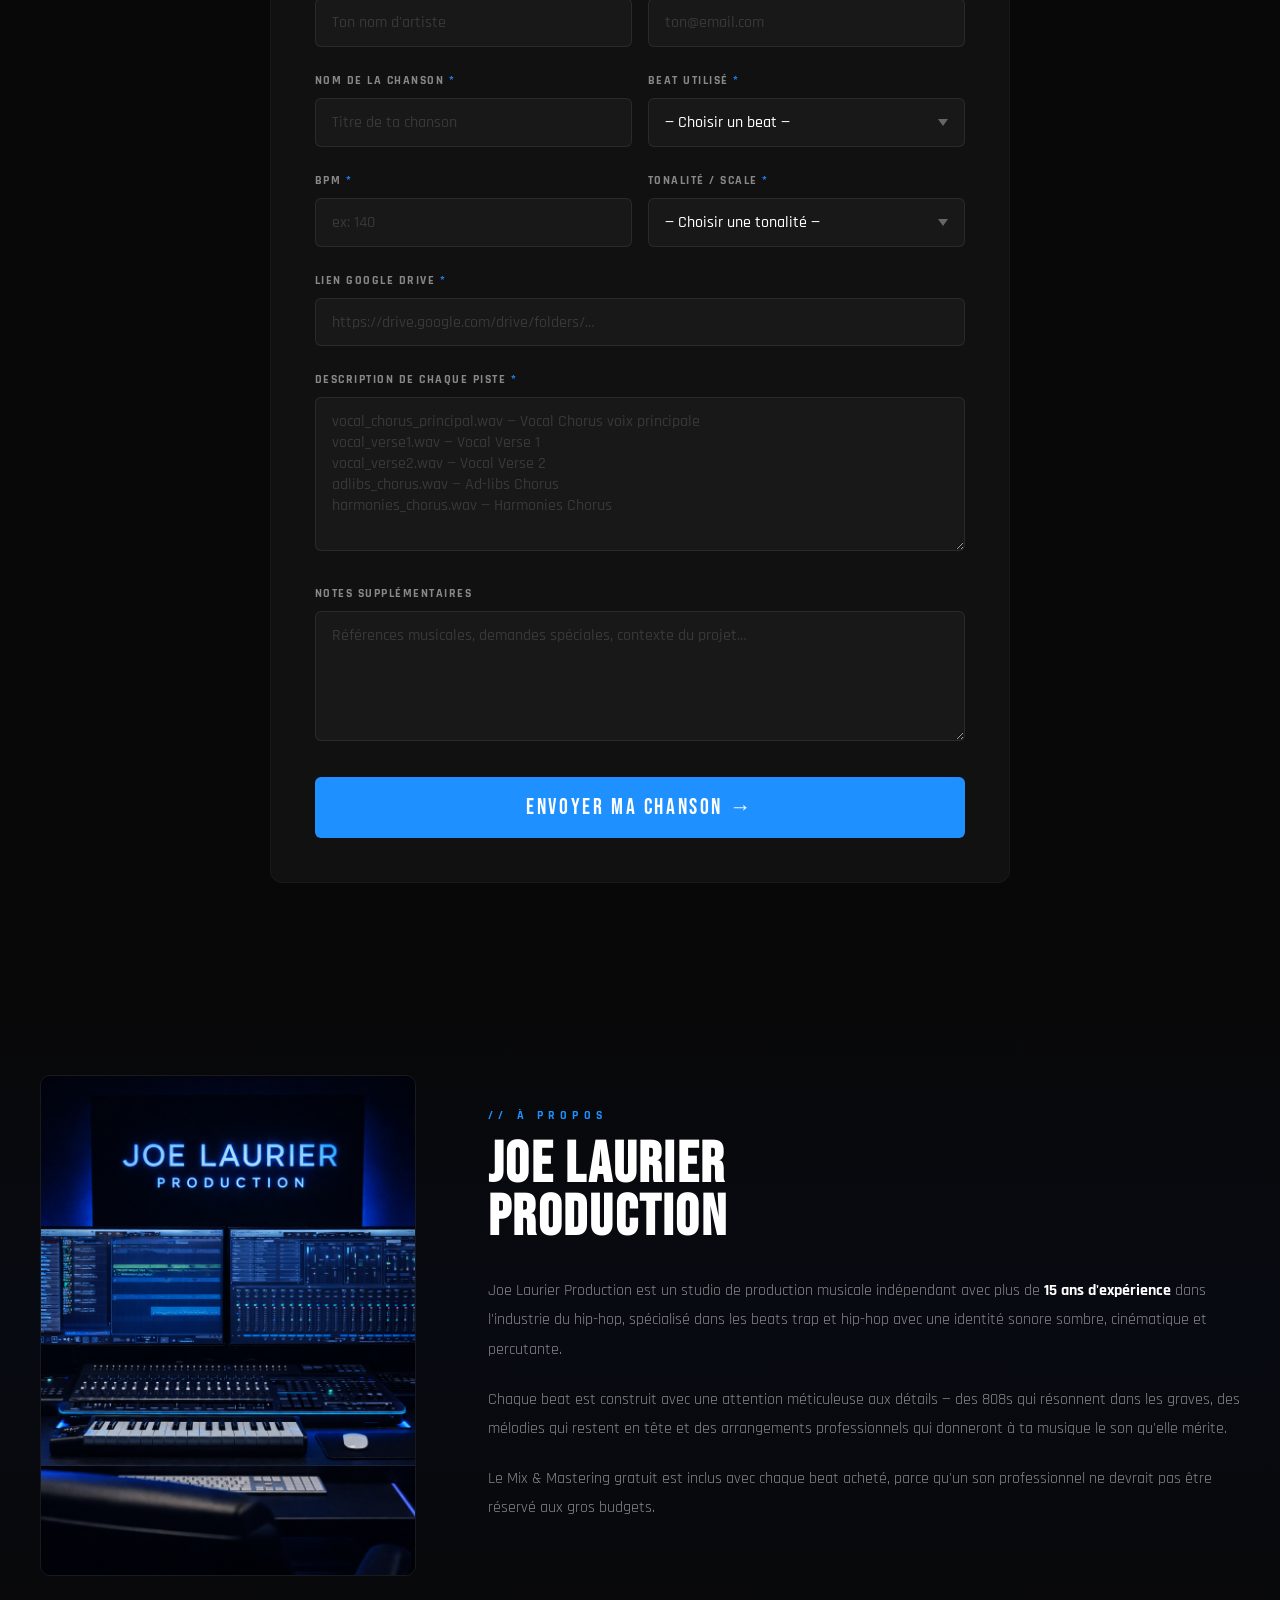
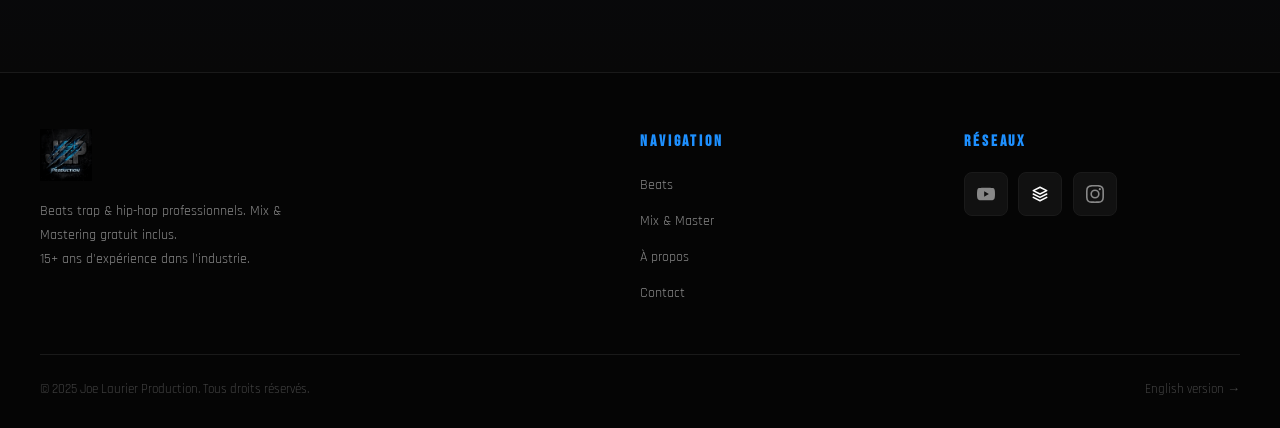
==== commit b267fa4e: "SEO: meta tags, schema.org, sitemap, robots.txt — FR + EN" ====
--- a/index.html
+++ b/index.html
@@ -3,11 +3,46 @@
 <head>
   <meta charset="UTF-8">
   <meta name="viewport" content="width=device-width, initial-scale=1.0">
-  <title>Joe Laurier Production — Beats Trap & Hip-Hop</title>
-  <meta name="description" content="Producteur de beats trap et hip-hop avec 15+ ans d'expérience. 8 beats professionnels disponibles. Mix & Mastering gratuit inclus avec chaque achat. Réponse en 72h.">
-  <meta property="og:title" content="Joe Laurier Production — Beats Trap & Hip-Hop">
-  <meta property="og:description" content="Beats trap & hip-hop professionnels. 15+ ans d'expérience. Mix & Mastering gratuit inclus.">
+  <title>Joe Laurier Production | Beats Trap & Hip-Hop à vendre | Mixing Mastering Gratuit</title>
+  <meta name="description" content="Achetez des beats trap & hip-hop professionnels à partir de 10$. Mixing & Mastering gratuit pour votre 1ère chanson. 15+ ans d'expérience. Réponse en 72h.">
+  <meta name="keywords" content="beat trap à vendre, beat hip hop pas cher, acheter beat rap, mixing mastering gratuit, producteur beat rap, beat trap francophone, service mixing mastering rap, beat hip hop québec">
+  <meta name="author" content="Joe Laurier Production">
+  <meta name="robots" content="index, follow">
+  <link rel="canonical" href="https://joeldeslauriers.github.io/jlp-website-/">
+  <meta property="og:title" content="Joe Laurier Production | Beats Trap & Hip-Hop | Mixing Mastering Gratuit">
+  <meta property="og:description" content="Beats trap & hip-hop à partir de 10$. Mixing & Mastering gratuit pour votre 1ère chanson. 15+ ans d'expérience.">
   <meta property="og:type" content="website">
+  <meta property="og:url" content="https://joeldeslauriers.github.io/jlp-website-/">
+  <meta property="og:locale" content="fr_CA">
+  <meta property="og:locale:alternate" content="en_CA">
+  <meta name="twitter:card" content="summary_large_image">
+  <meta name="twitter:title" content="Joe Laurier Production | Beats Trap & Hip-Hop">
+  <meta name="twitter:description" content="Beats trap & hip-hop à partir de 10$. Mixing & Mastering gratuit pour votre 1ère chanson.">
+
+  <!-- Schema.org — Producteur de musique -->
+  <script type="application/ld+json">
+  {
+    "@context": "https://schema.org",
+    "@type": "MusicGroup",
+    "name": "Joe Laurier Production",
+    "url": "https://joeldeslauriers.github.io/jlp-website-/",
+    "description": "Producteur de beats trap et hip-hop professionnel avec 15+ ans d'expérience. Service de Mixing & Mastering gratuit pour la première chanson.",
+    "genre": ["Trap", "Hip-Hop", "Drill"],
+    "foundingDate": "2009",
+    "sameAs": [
+      "https://www.youtube.com/@JoeLaurier",
+      "https://www.instagram.com/joelaurierproduction/",
+      "https://www.beatstars.com/joelaurierproduction"
+    ],
+    "offers": {
+      "@type": "Offer",
+      "name": "Beats Trap & Hip-Hop",
+      "price": "10.00",
+      "priceCurrency": "CAD",
+      "description": "Beats trap et hip-hop professionnels avec Mixing & Mastering gratuit pour la première chanson"
+    }
+  }
+  </script>
 
   <!-- Google Fonts -->
   <link rel="preconnect" href="https://fonts.googleapis.com">
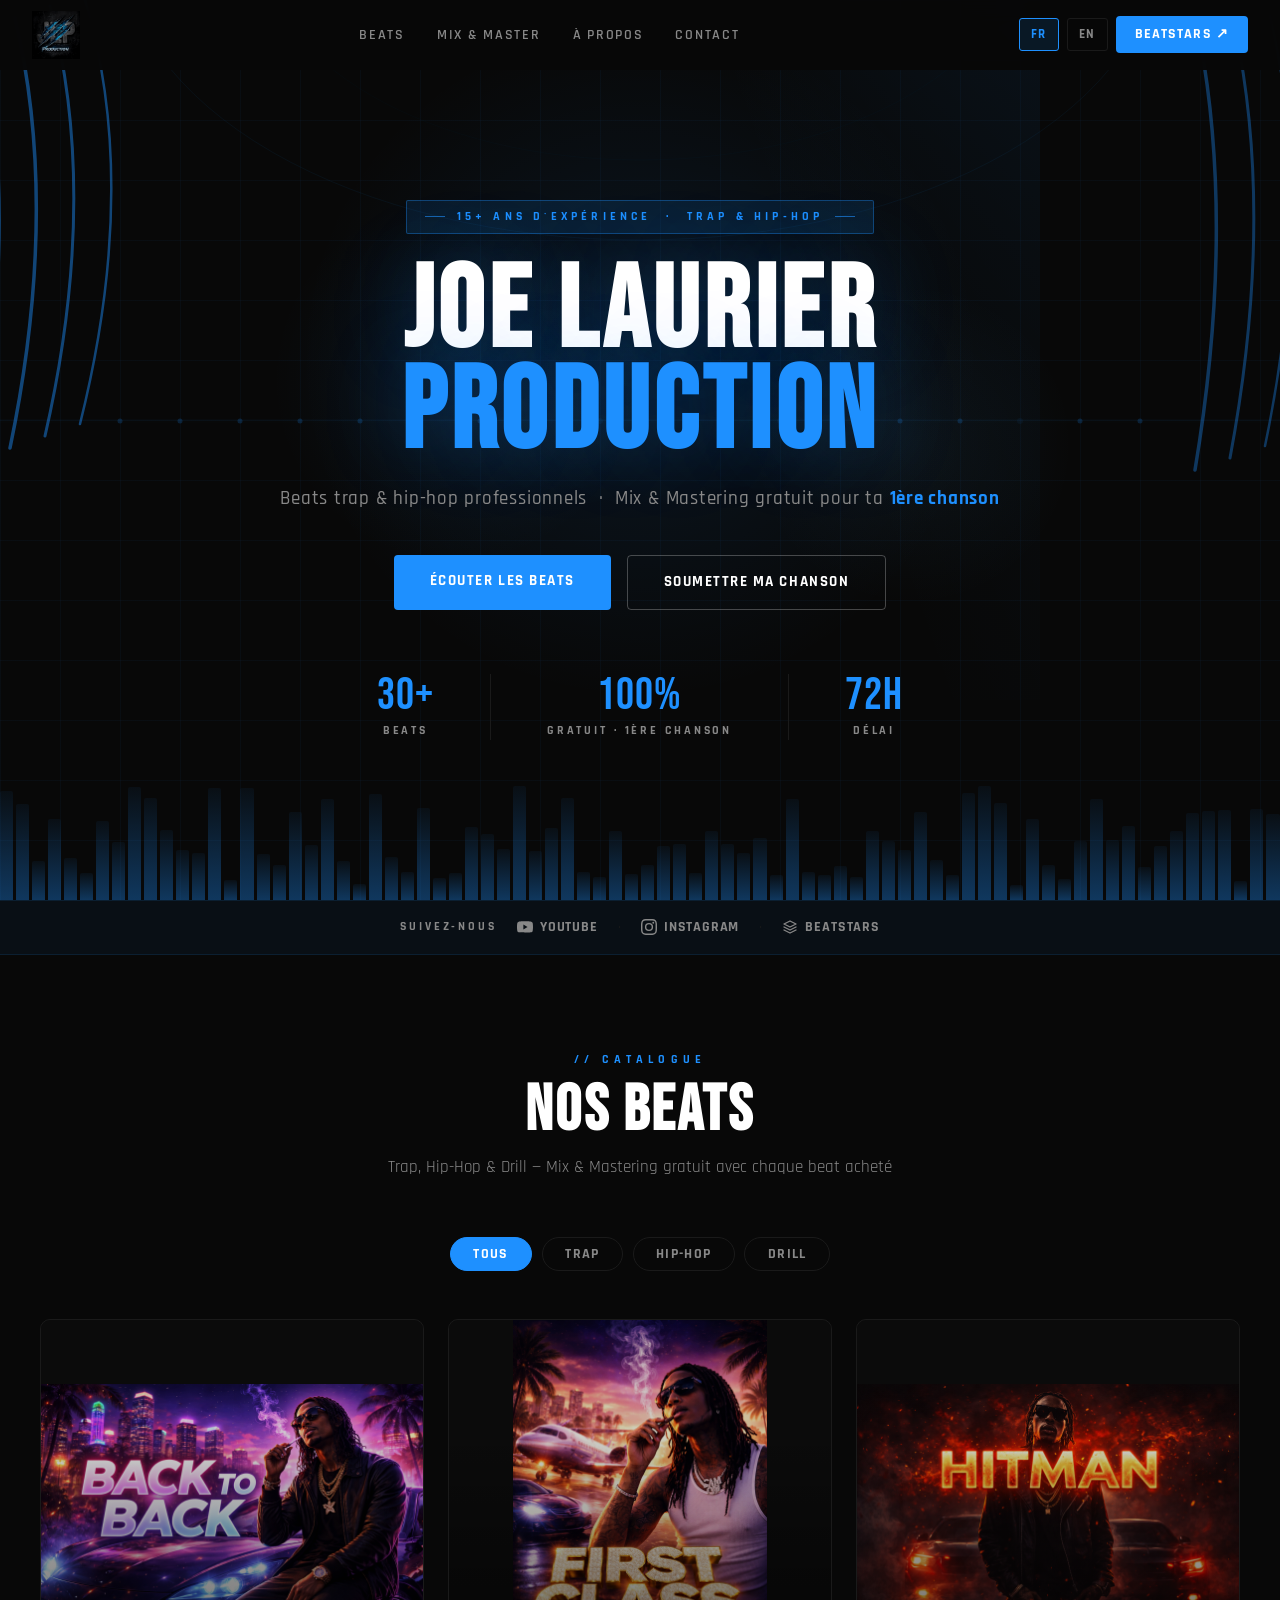
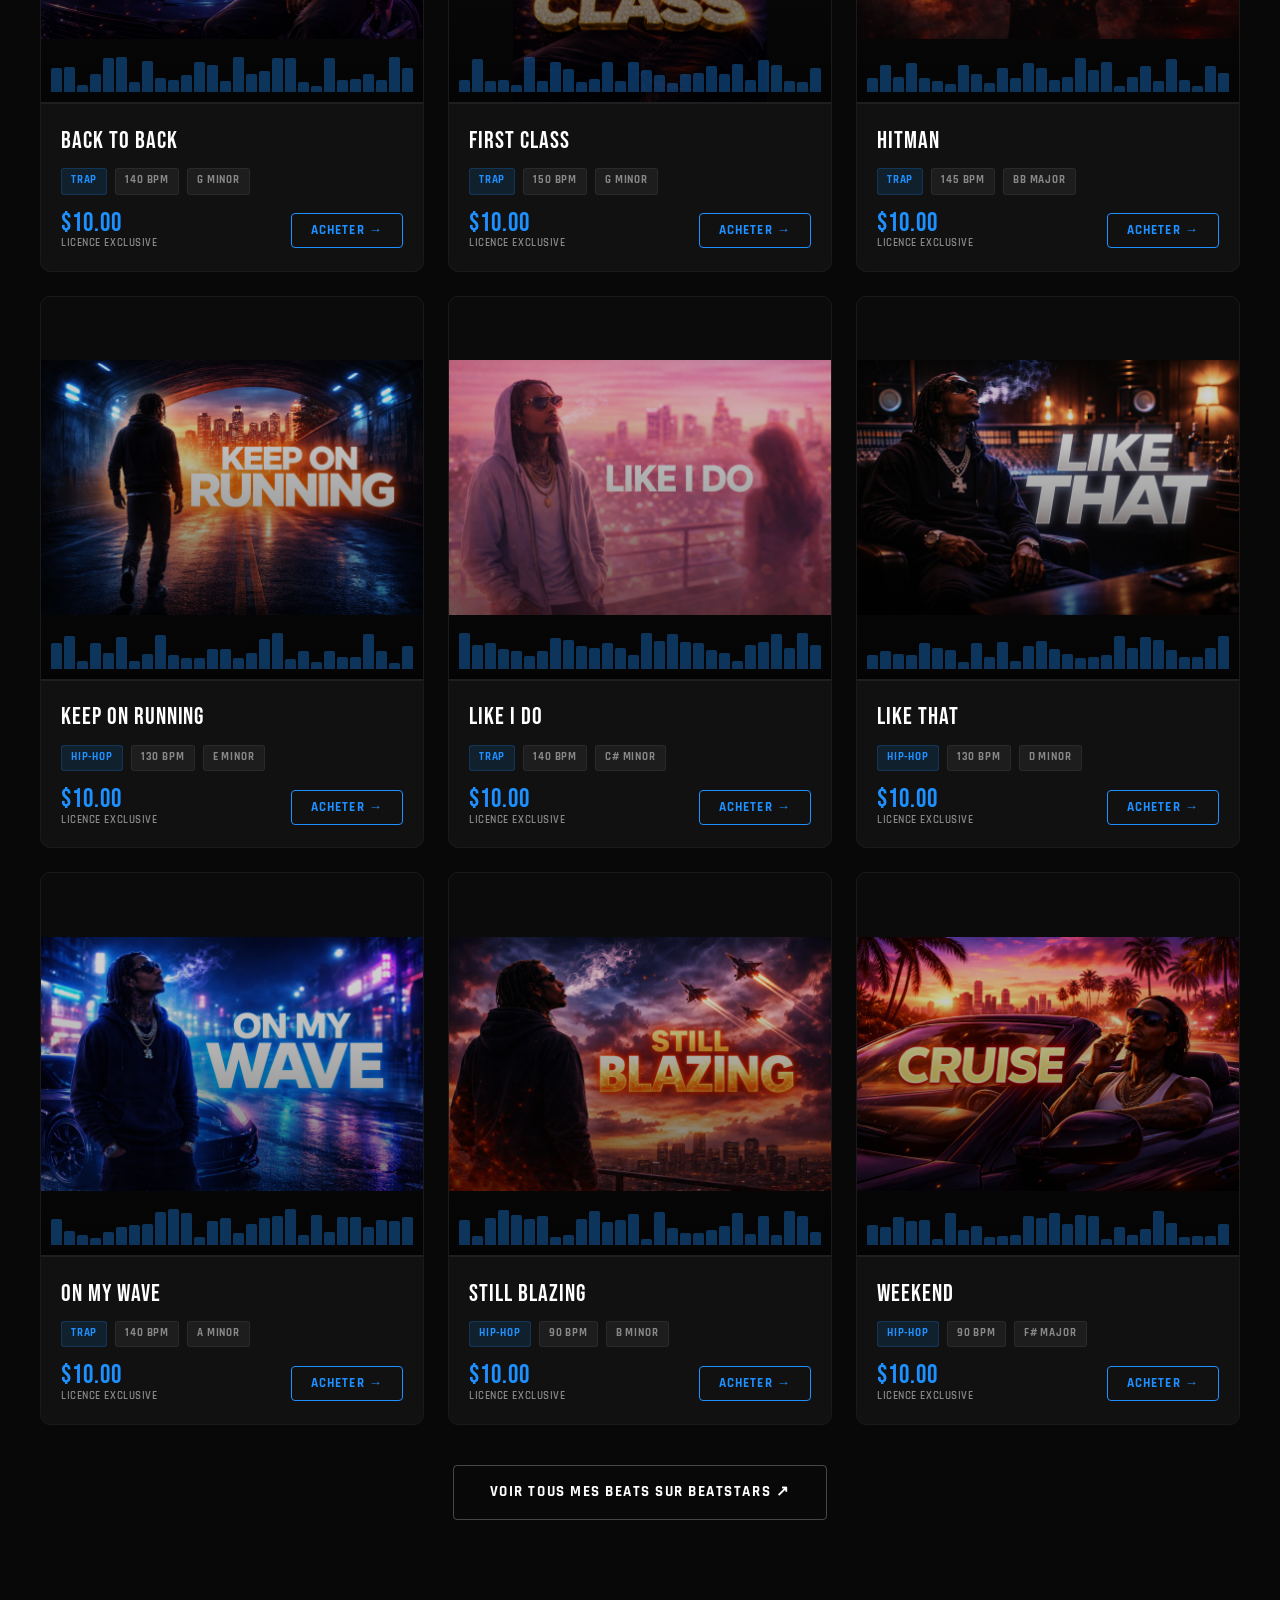
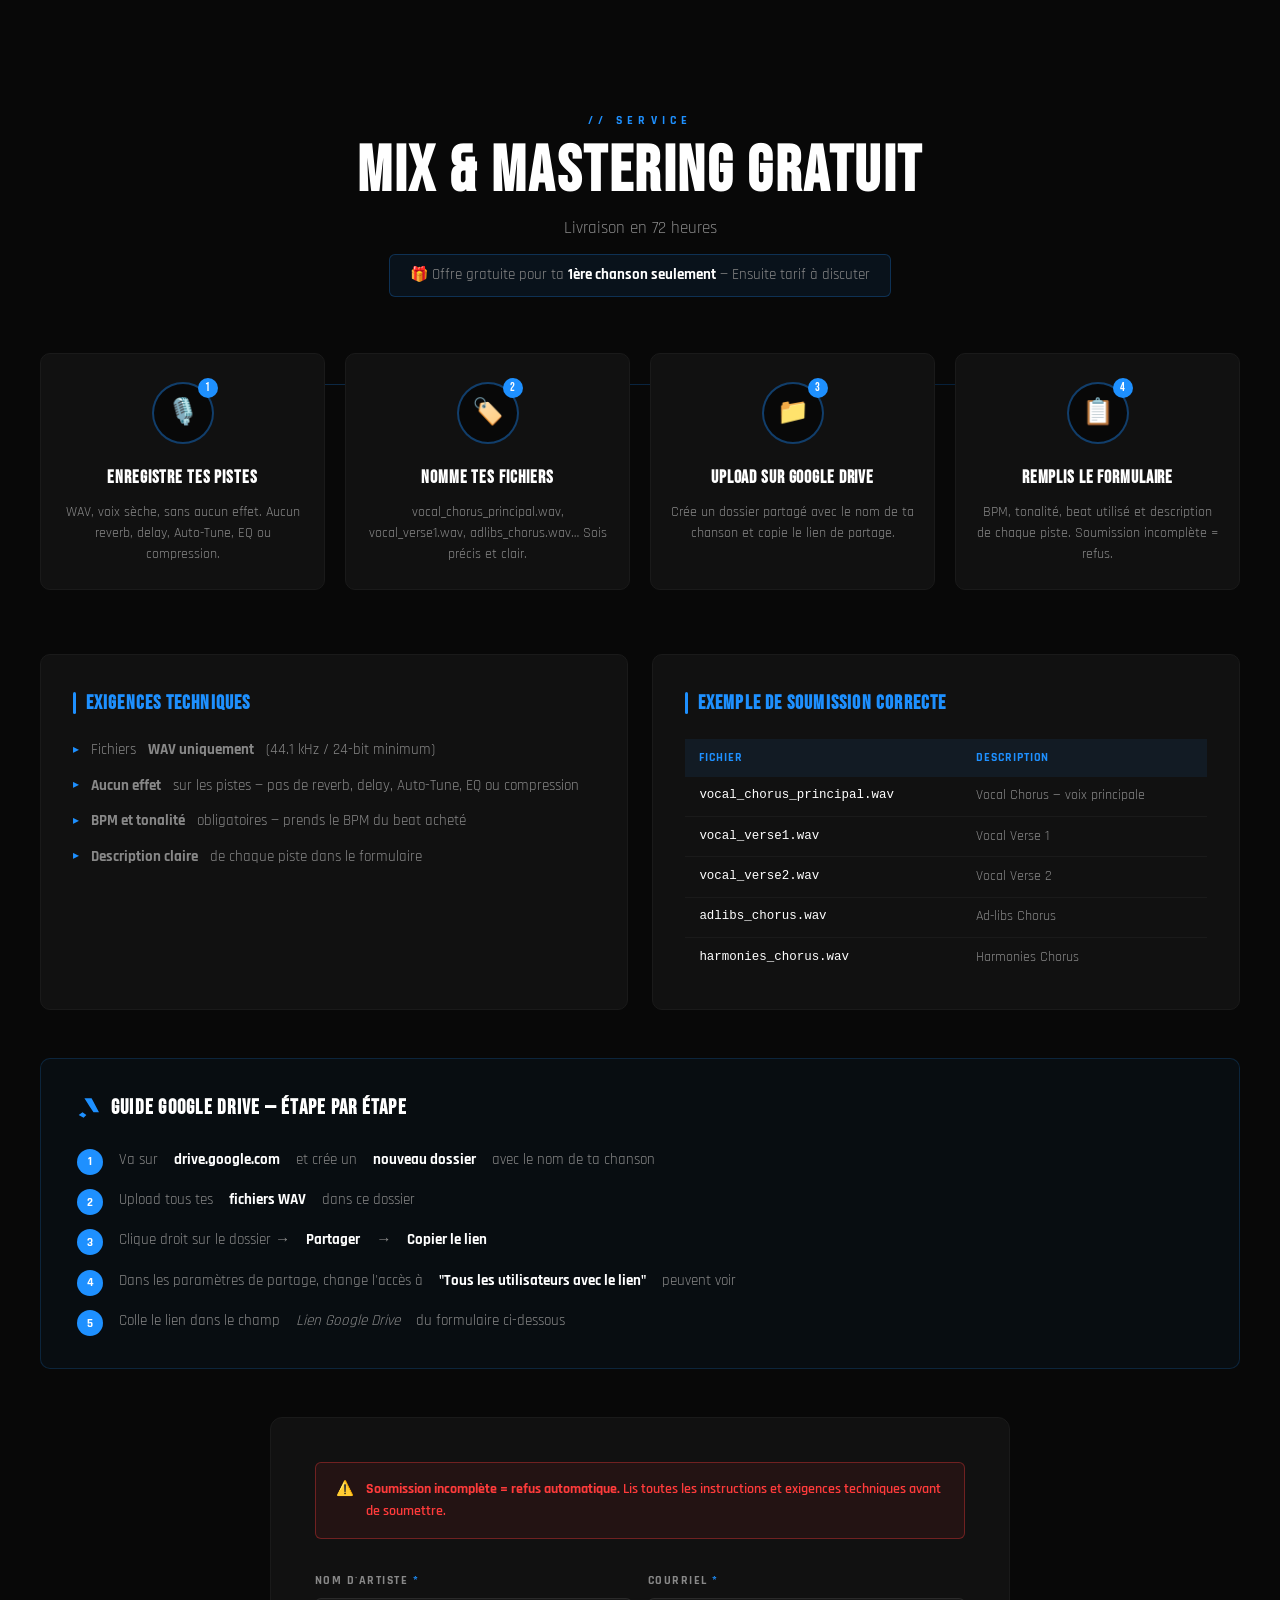
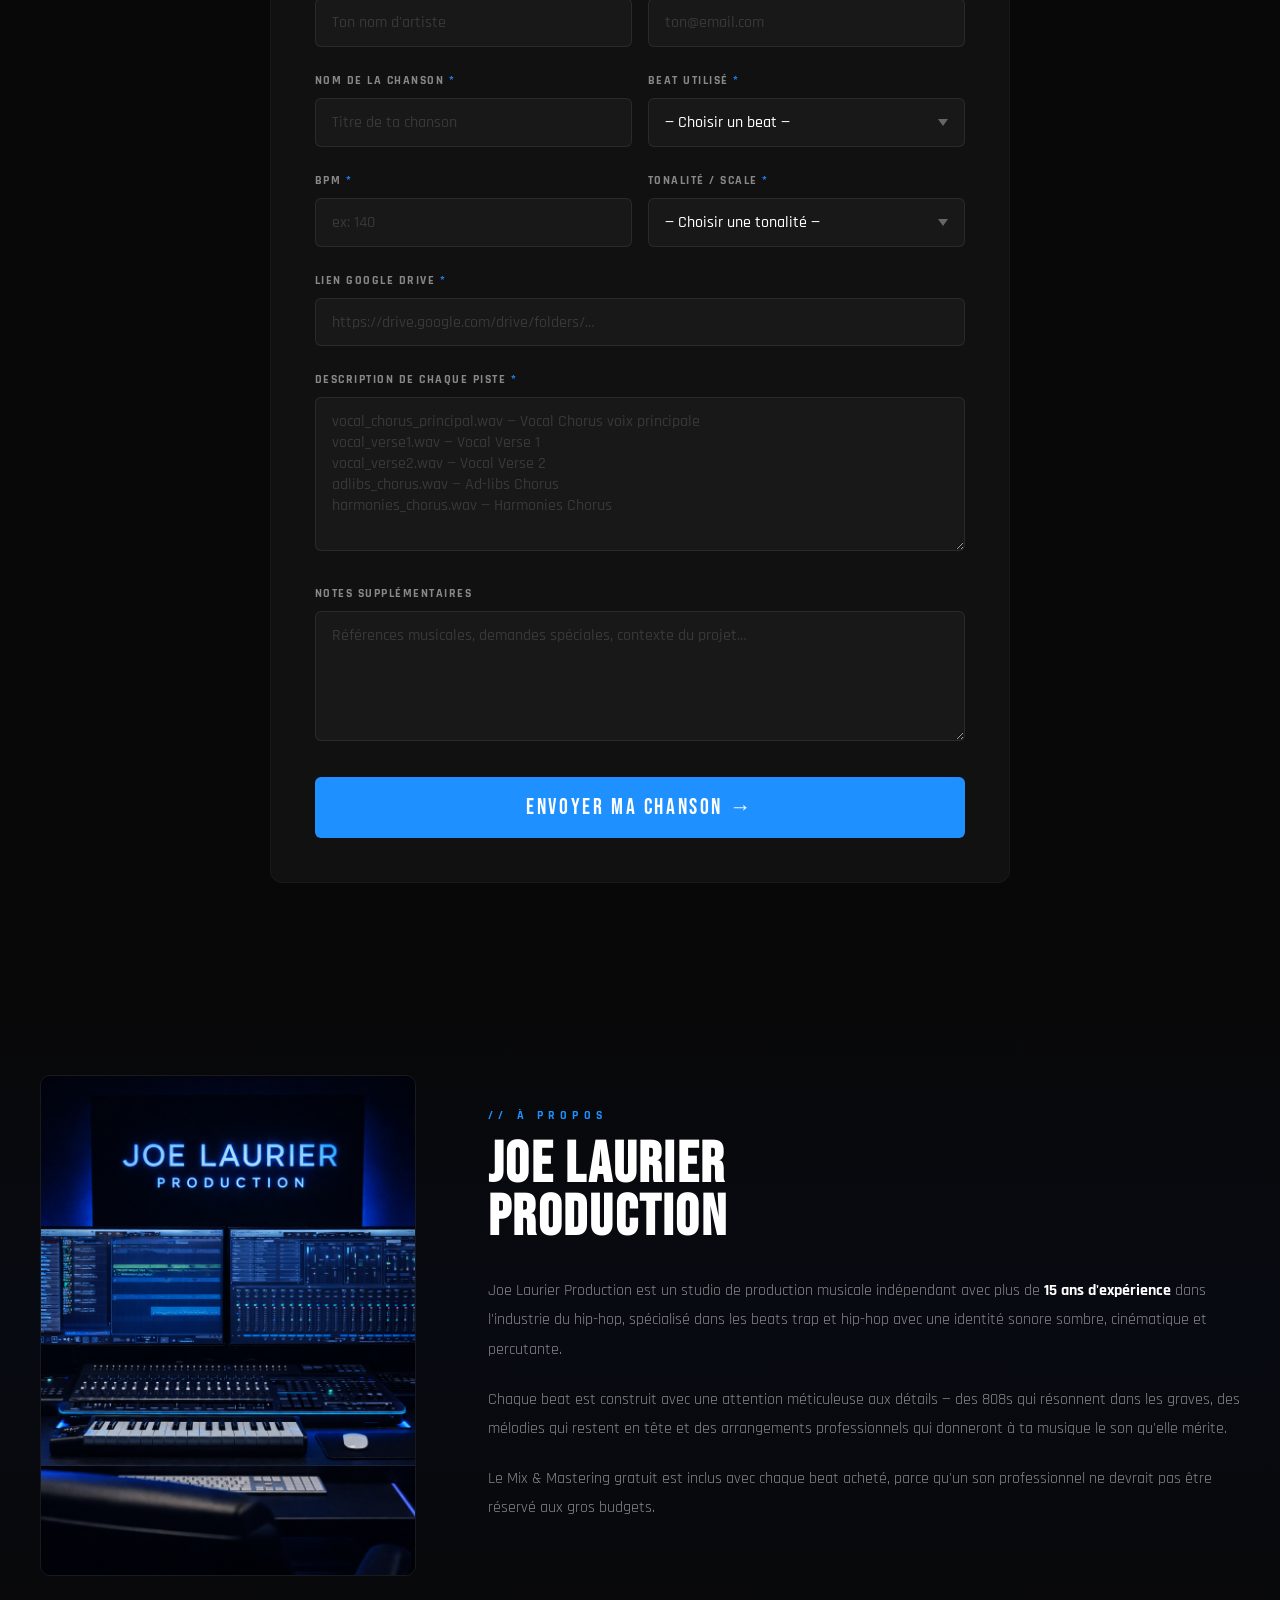
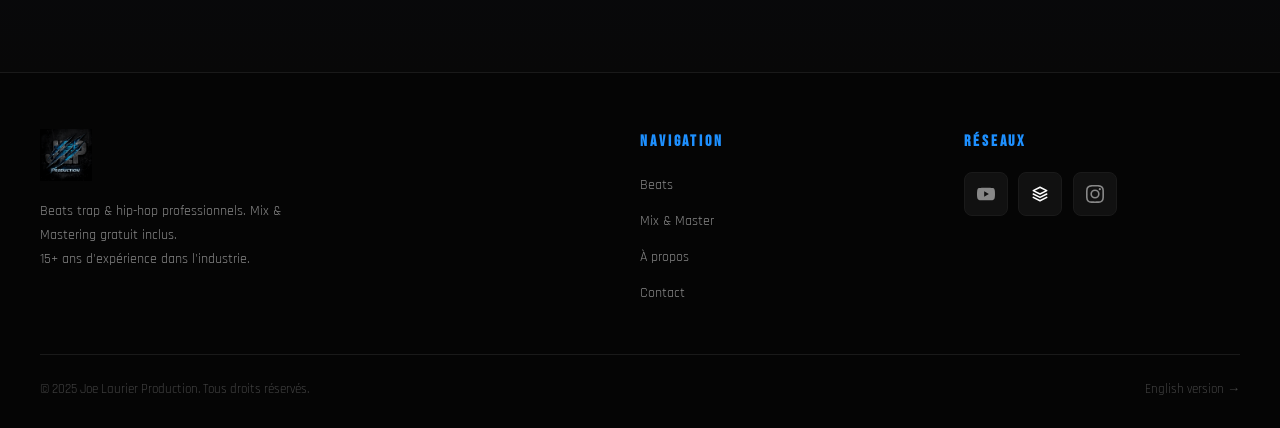
==== commit d60bcde9: "Update: 30+ beats, domain joelaurierproduction.com, SEO URLs" ====
--- a/index.html
+++ b/index.html
@@ -8,11 +8,11 @@
   <meta name="keywords" content="beat trap à vendre, beat hip hop pas cher, acheter beat rap, mixing mastering gratuit, producteur beat rap, beat trap francophone, service mixing mastering rap, beat hip hop québec">
   <meta name="author" content="Joe Laurier Production">
   <meta name="robots" content="index, follow">
-  <link rel="canonical" href="https://joeldeslauriers.github.io/jlp-website-/">
+  <link rel="canonical" href="https://www.joelaurierproduction.com/">
   <meta property="og:title" content="Joe Laurier Production | Beats Trap & Hip-Hop | Mixing Mastering Gratuit">
   <meta property="og:description" content="Beats trap & hip-hop à partir de 10$. Mixing & Mastering gratuit pour votre 1ère chanson. 15+ ans d'expérience.">
   <meta property="og:type" content="website">
-  <meta property="og:url" content="https://joeldeslauriers.github.io/jlp-website-/">
+  <meta property="og:url" content="https://www.joelaurierproduction.com/">
   <meta property="og:locale" content="fr_CA">
   <meta property="og:locale:alternate" content="en_CA">
   <meta name="twitter:card" content="summary_large_image">
@@ -25,7 +25,7 @@
     "@context": "https://schema.org",
     "@type": "MusicGroup",
     "name": "Joe Laurier Production",
-    "url": "https://joeldeslauriers.github.io/jlp-website-/",
+    "url": "https://www.joelaurierproduction.com/",
     "description": "Producteur de beats trap et hip-hop professionnel avec 15+ ans d'expérience. Service de Mixing & Mastering gratuit pour la première chanson.",
     "genre": ["Trap", "Hip-Hop", "Drill"],
     "foundingDate": "2009",
@@ -170,7 +170,7 @@
 
       <div class="hero-stats">
         <div class="stat">
-          <span class="stat-number">9+</span>
+          <span class="stat-number">30+</span>
           <span class="stat-label">Beats</span>
         </div>
         <div class="stat-divider" aria-hidden="true"></div>
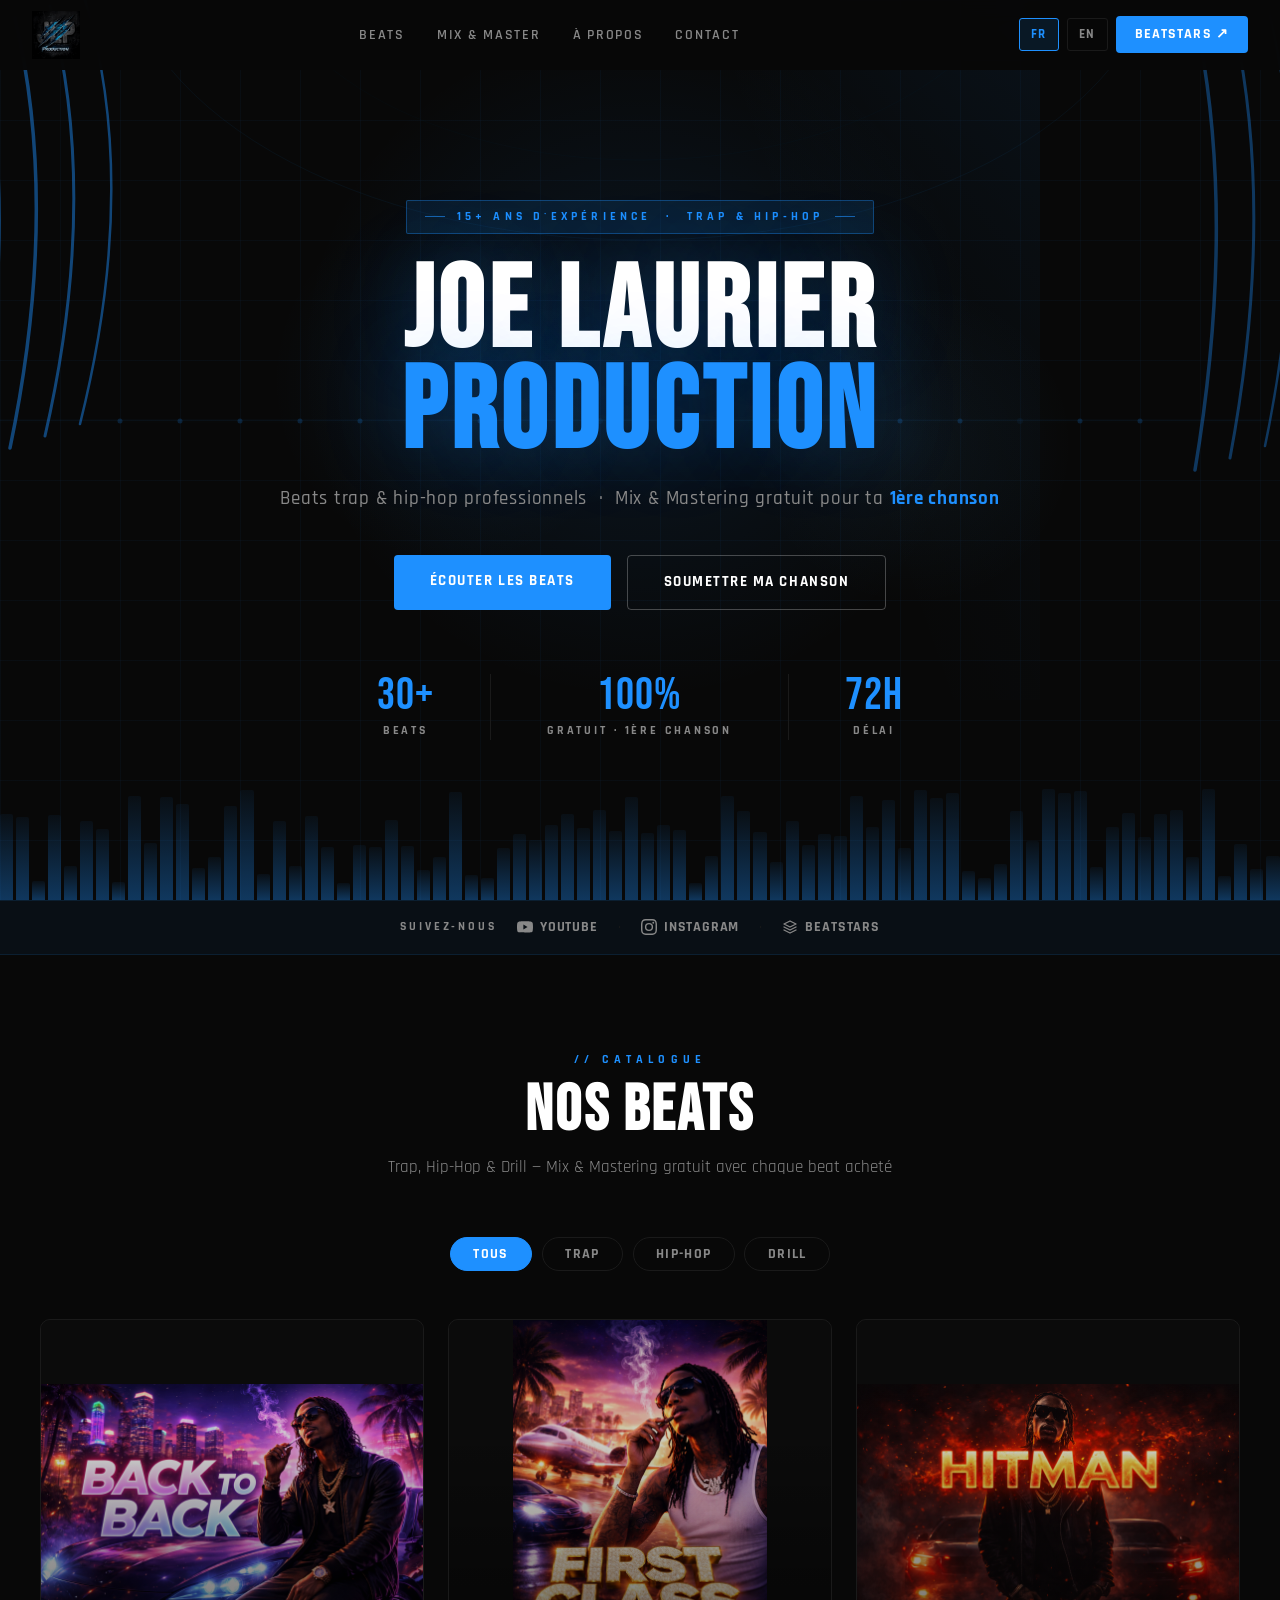
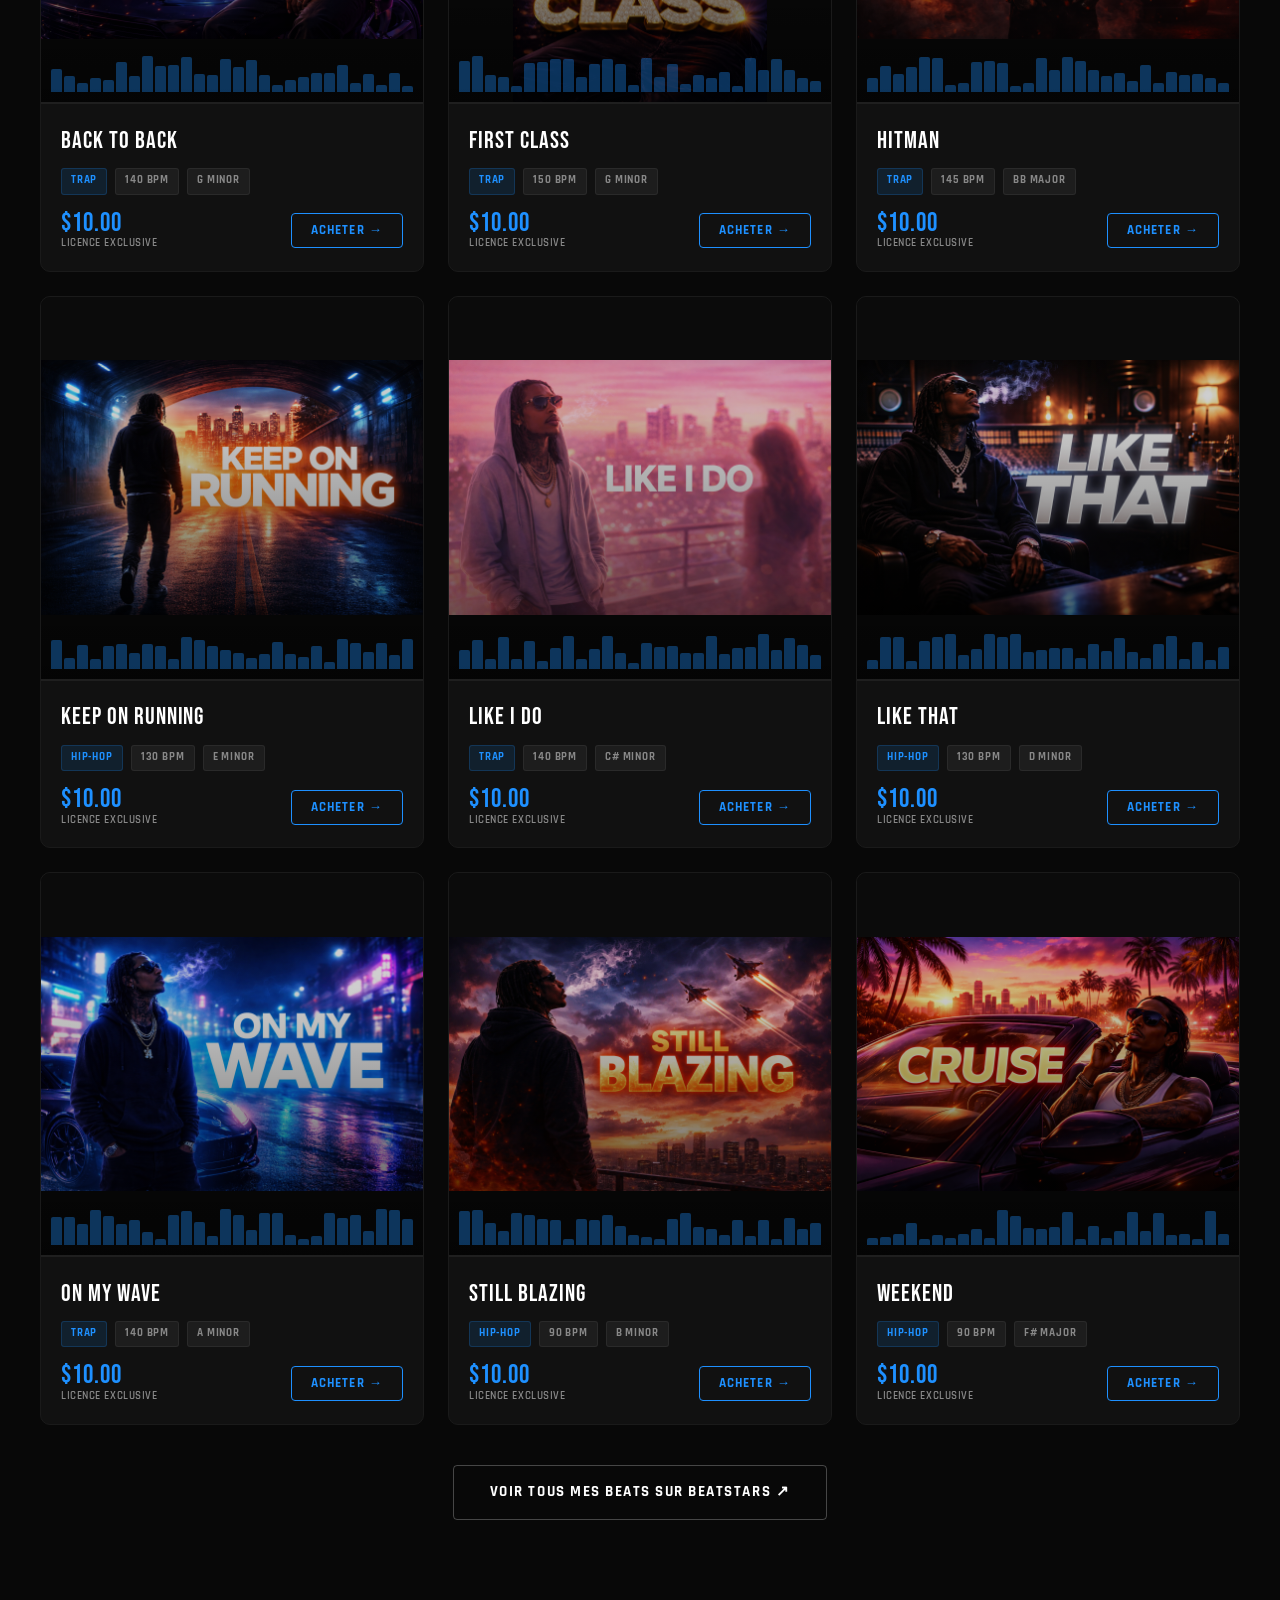
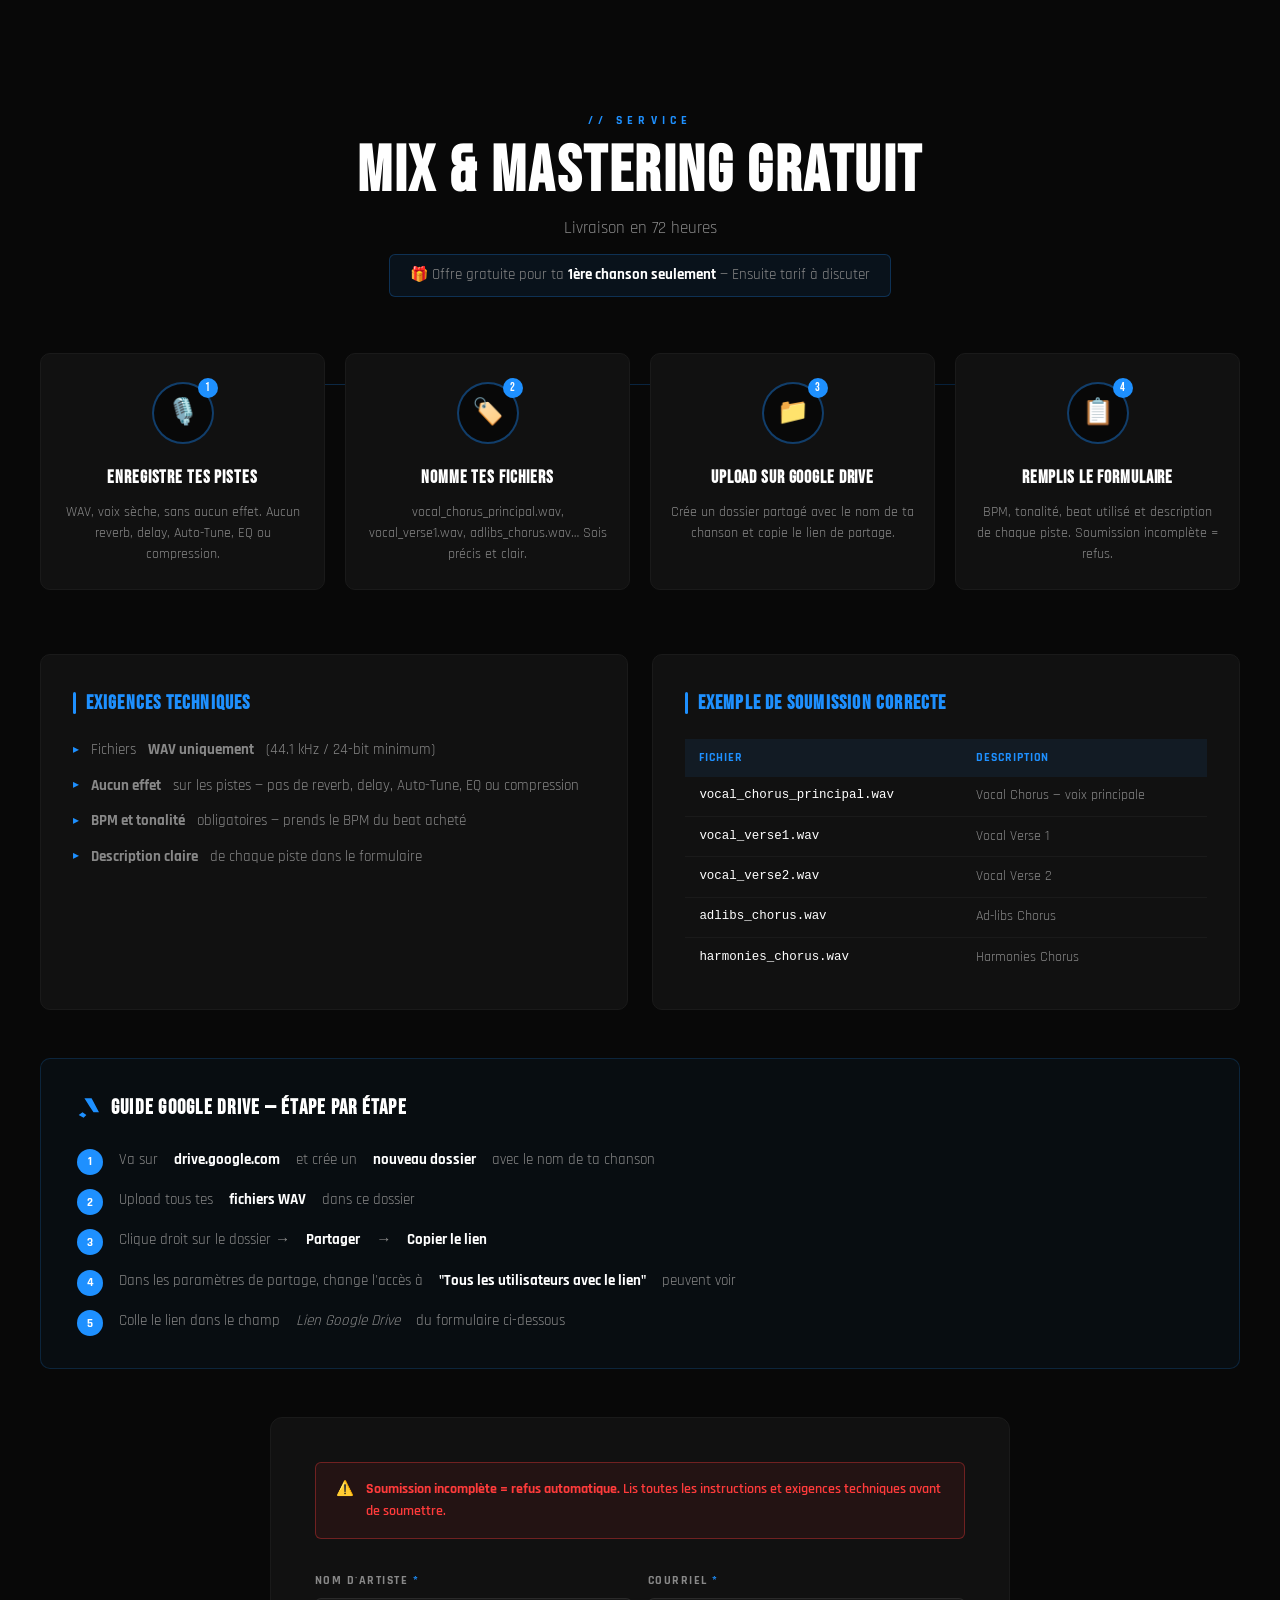
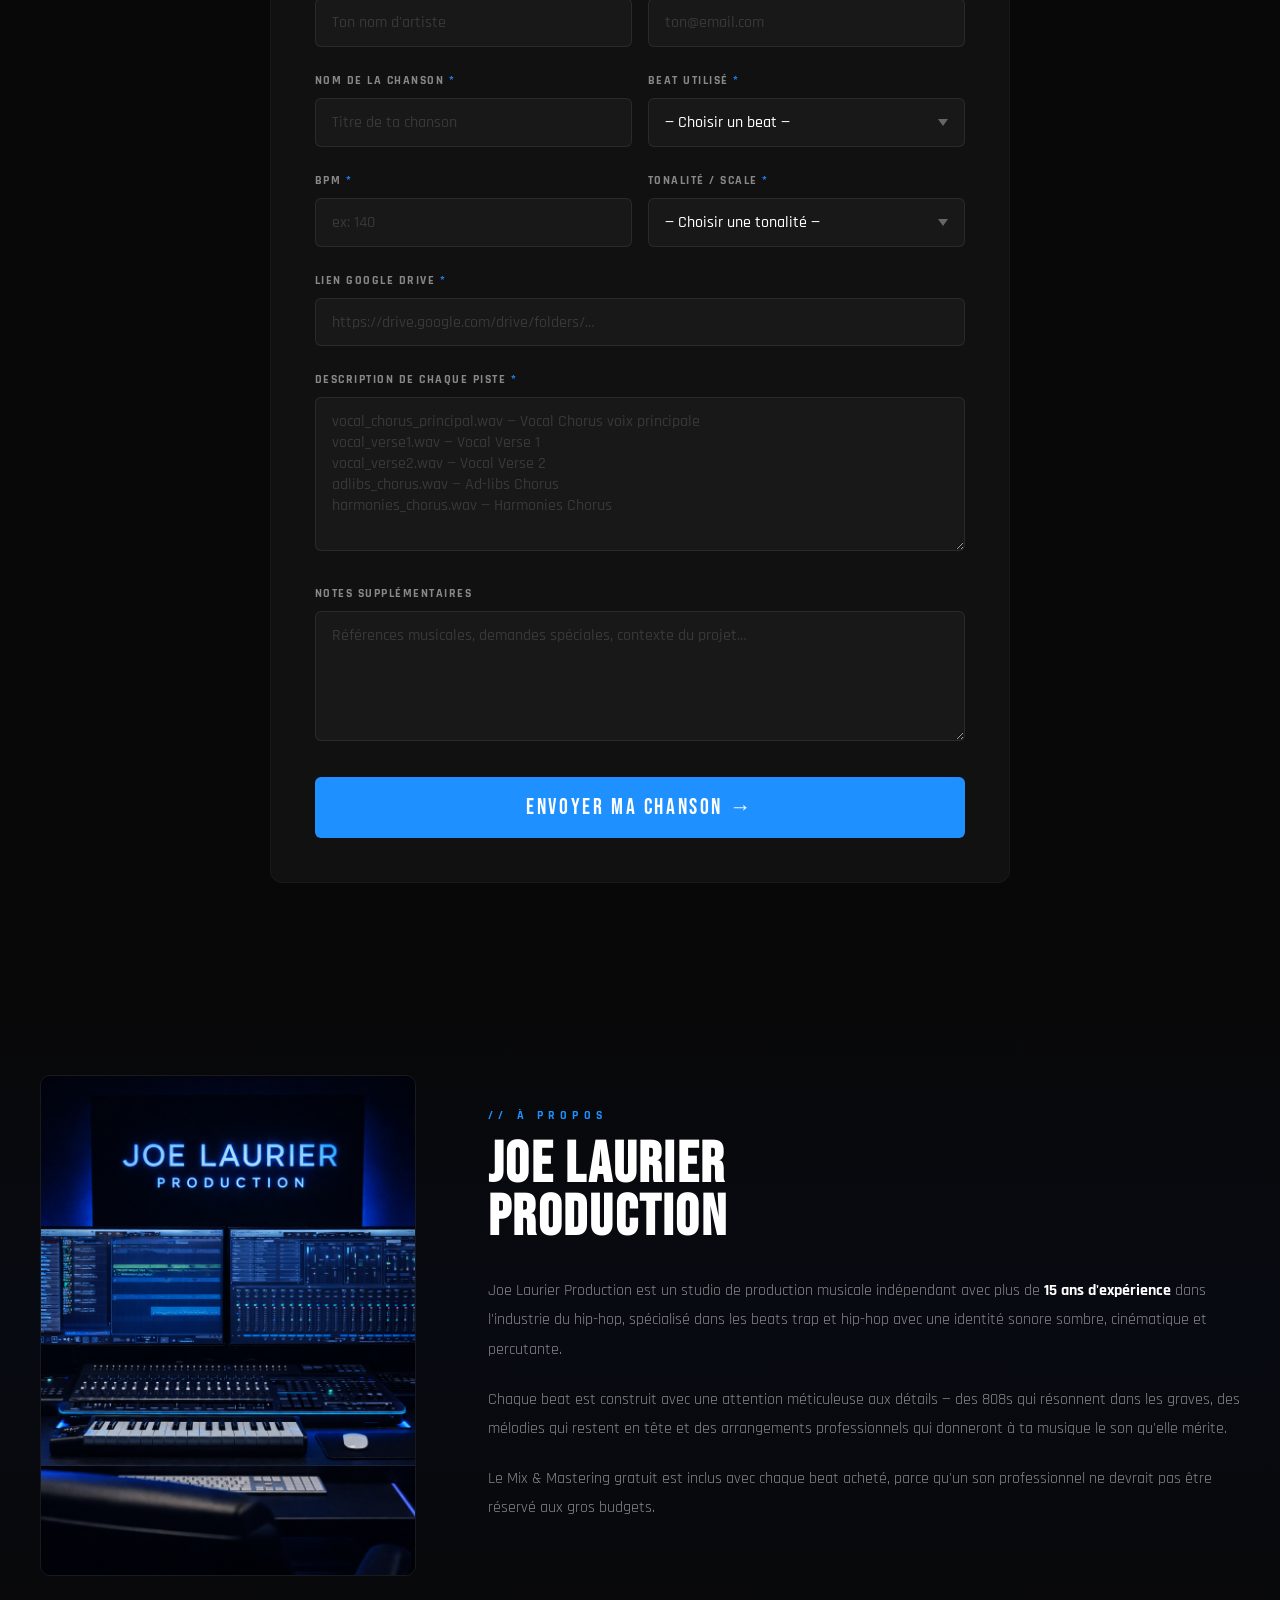
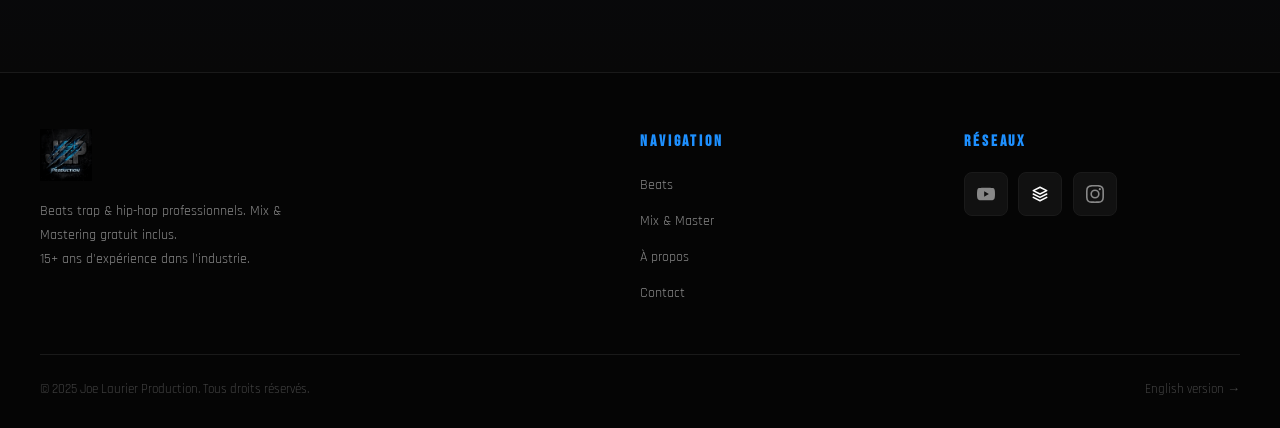
==== commit 3deadbec: "Add Google Search Console verification" ====
--- a/index.html
+++ b/index.html
@@ -7,6 +7,7 @@
   <meta name="description" content="Achetez des beats trap & hip-hop professionnels à partir de 10$. Mixing & Mastering gratuit pour votre 1ère chanson. 15+ ans d'expérience. Réponse en 72h.">
   <meta name="keywords" content="beat trap à vendre, beat hip hop pas cher, acheter beat rap, mixing mastering gratuit, producteur beat rap, beat trap francophone, service mixing mastering rap, beat hip hop québec">
   <meta name="author" content="Joe Laurier Production">
+  <meta name="google-site-verification" content="OC3OyYA-B9j3yzhbbUA_ezBpu7iO_y1ClbvcdhQseYg">
   <meta name="robots" content="index, follow">
   <link rel="canonical" href="https://www.joelaurierproduction.com/">
   <meta property="og:title" content="Joe Laurier Production | Beats Trap & Hip-Hop | Mixing Mastering Gratuit">
